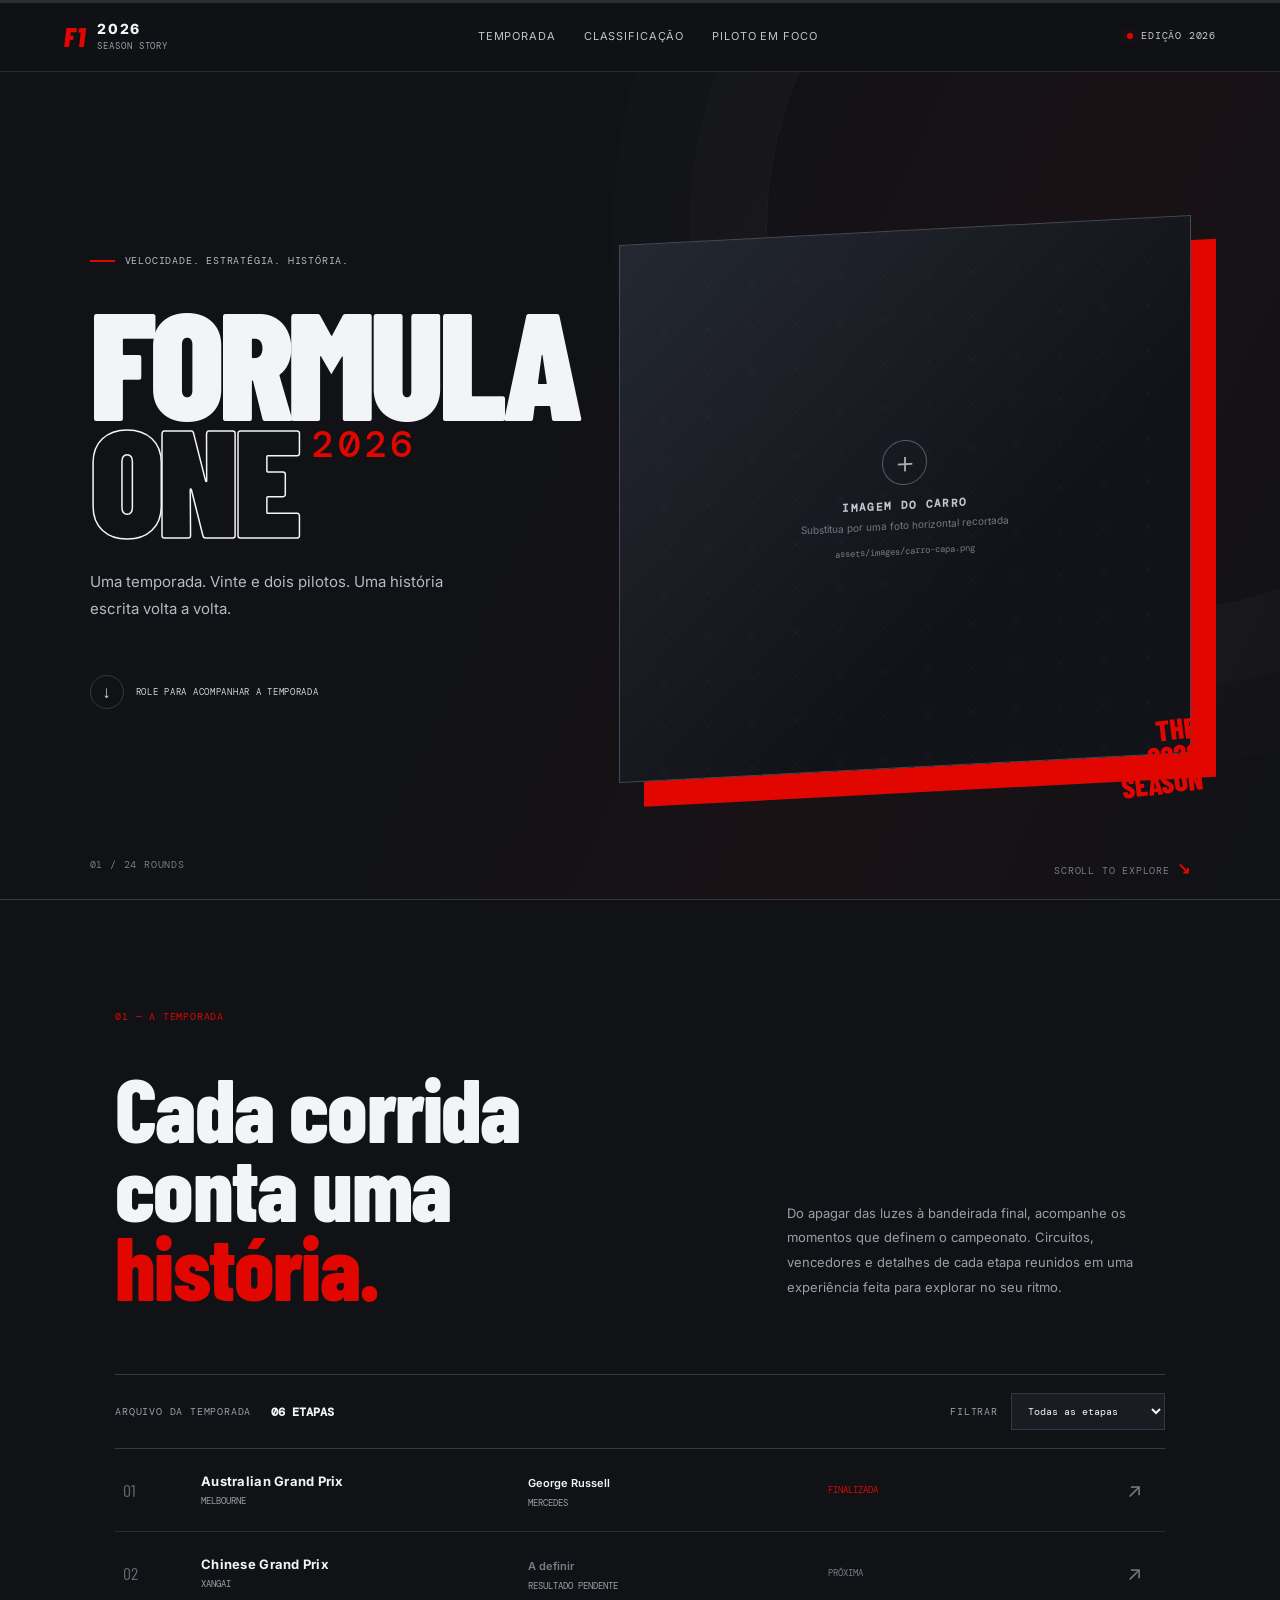
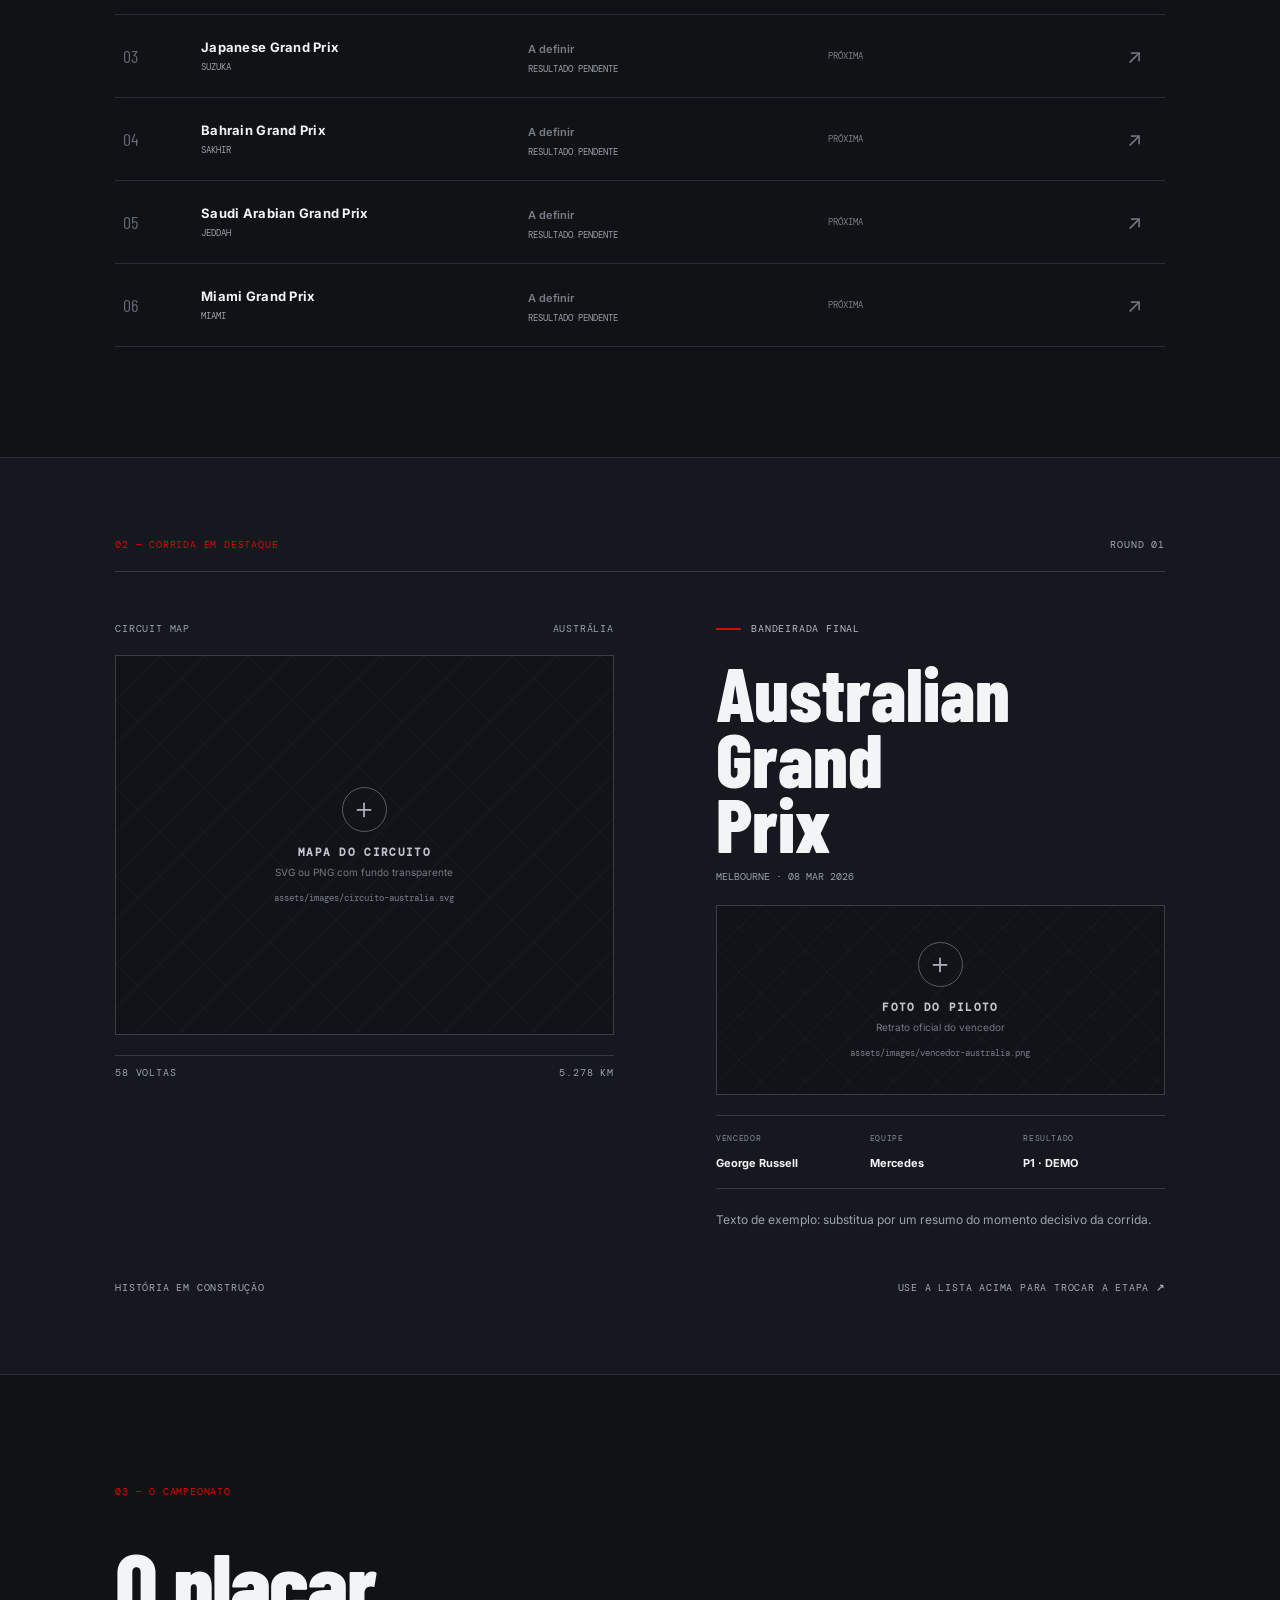
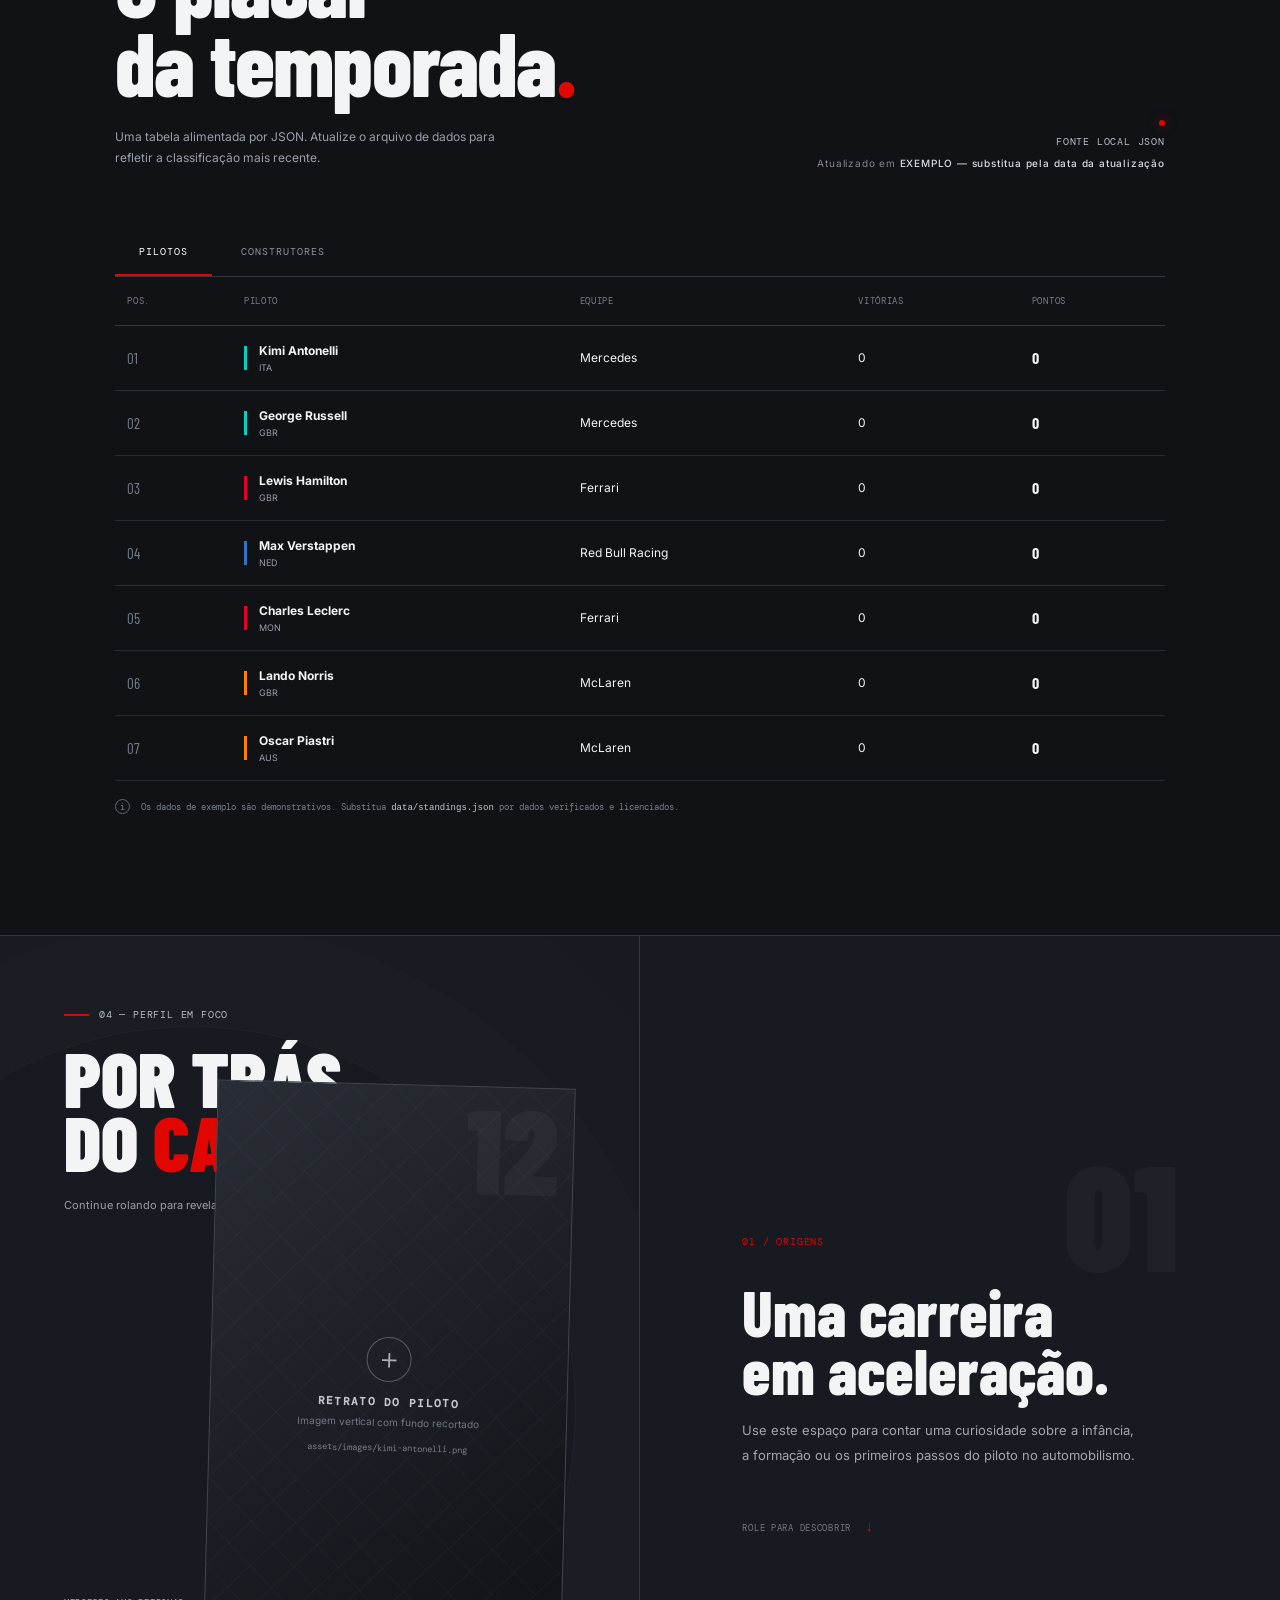
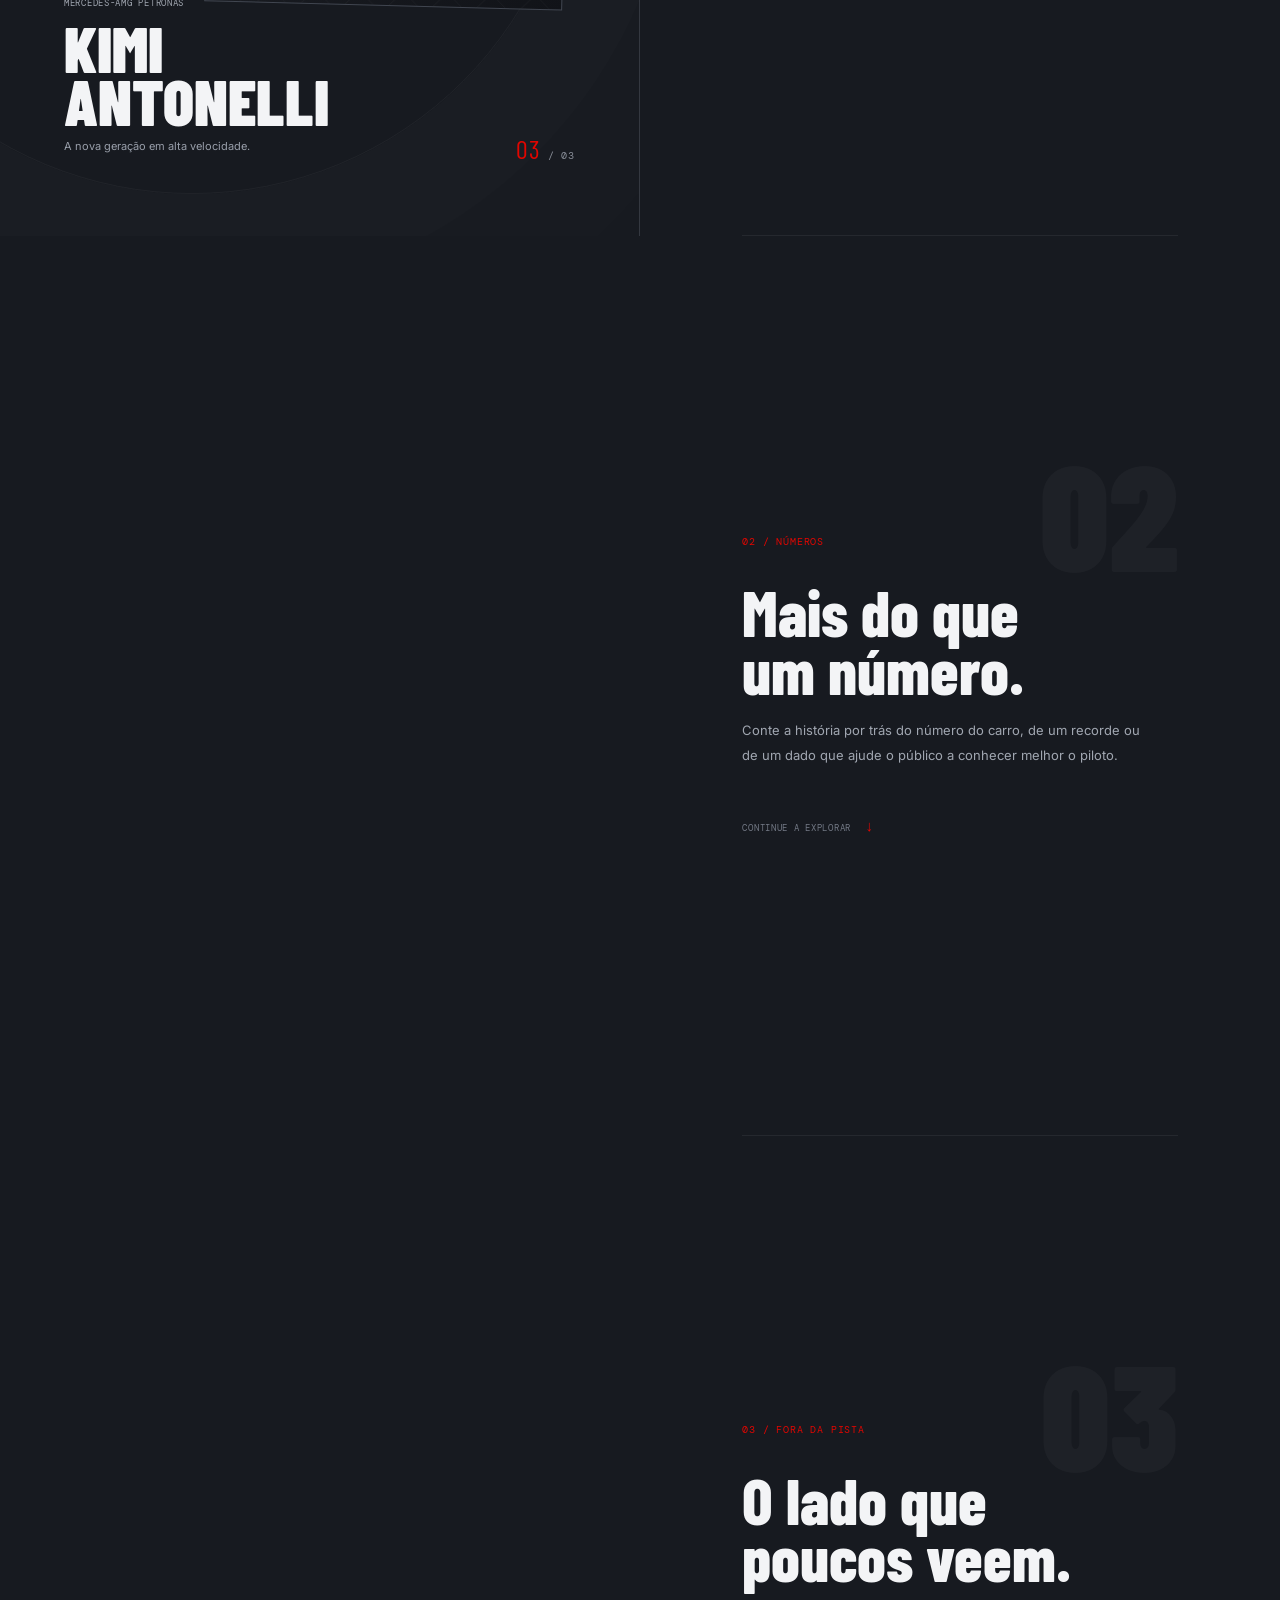
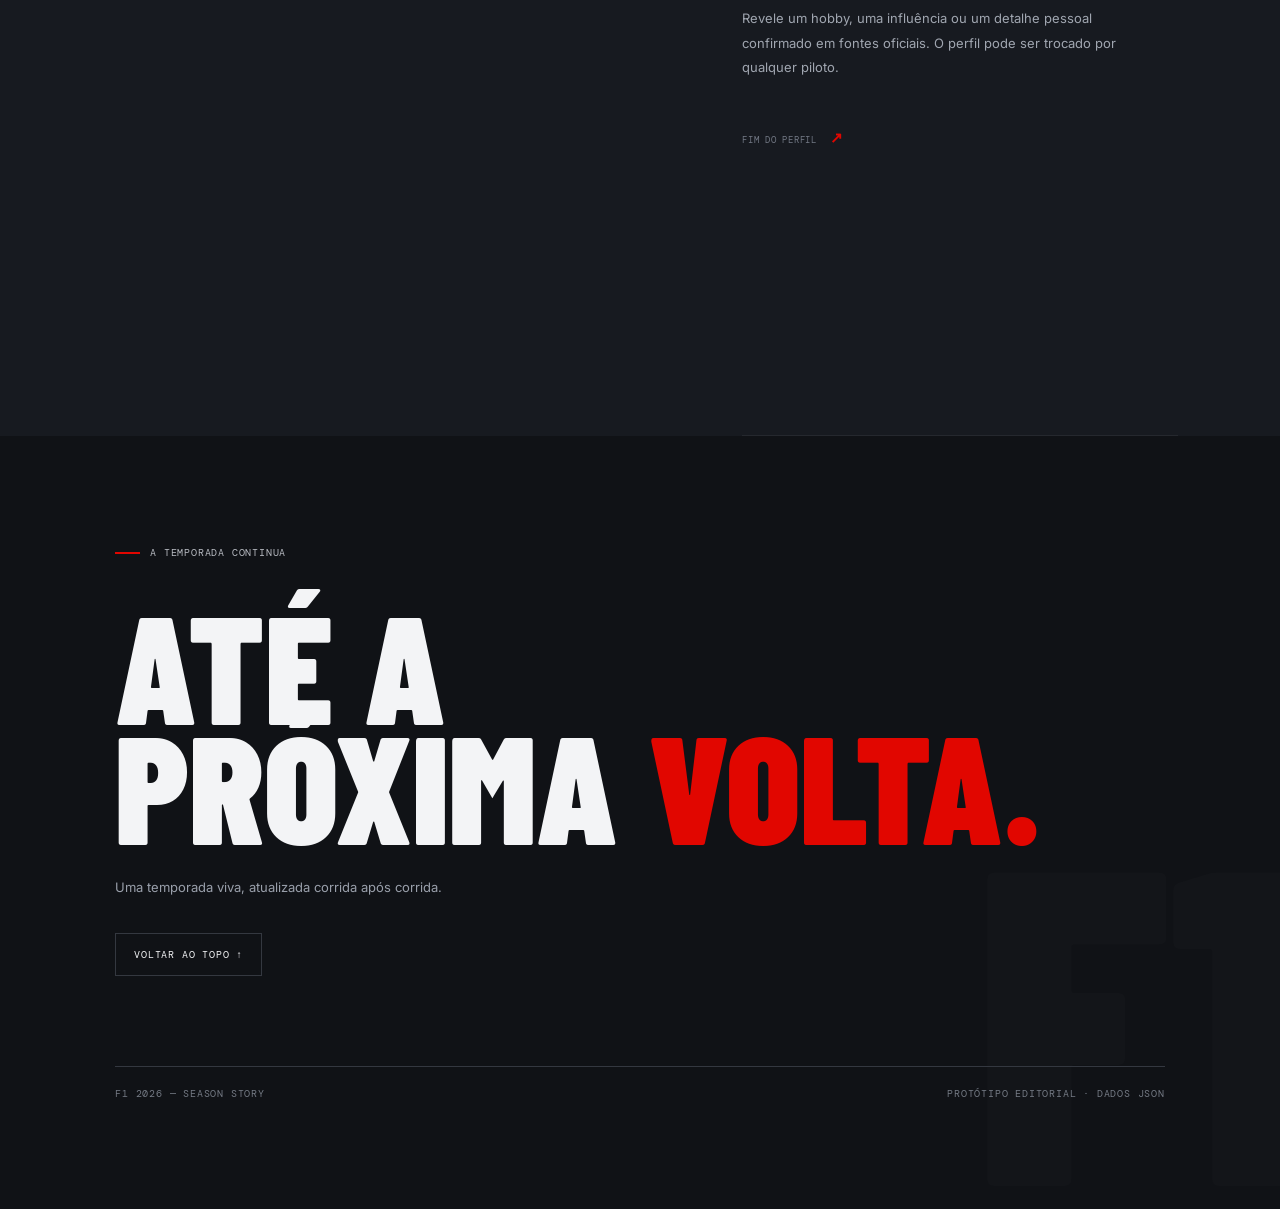
==== index.html @ 59d83522 "Add files via upload" ====
<!DOCTYPE html>
<html lang="pt-BR">
<head>
  <meta charset="UTF-8">
  <meta name="viewport" content="width=device-width, initial-scale=1.0">
  <meta name="theme-color" content="#101216">
  <title>F1 2026 — A temporada em movimento</title>
  <link rel="stylesheet" href="styles.css">
</head>
<body>
  <div class="progress-track"><span id="reading-progress"></span></div>
  <header class="topbar">
    <a class="brand" href="#inicio" aria-label="F1 2026 início"><span class="brand-mark">F1</span><span>2026 <i>SEASON STORY</i></span></a>
    <nav>
      <a href="#temporada">Temporada</a>
      <a href="#classificacao">Classificação</a>
      <a href="#piloto">Piloto em foco</a>
    </nav>
    <span class="live-label"><span></span> EDIÇÃO 2026</span>
  </header>

  <main>
    <section class="hero" id="inicio">
      <div class="hero-noise"></div>
      <div class="hero-copy">
        <p class="eyebrow"><span class="eyebrow-line"></span> VELOCIDADE. ESTRATÉGIA. HISTÓRIA.</p>
        <h1>FORMULA<br><span>ONE</span><em>2026</em></h1>
        <p class="hero-description">Uma temporada. Vinte e dois pilotos. Uma história escrita volta a volta.</p>
        <a class="scroll-cue" href="#temporada"><span class="scroll-icon">↓</span> ROLE PARA ACOMPANHAR A TEMPORADA</a>
      </div>
      <div class="hero-visual">
        <div class="hero-image-placeholder image-placeholder" data-image="carro-capa">
          <span class="placeholder-icon">＋</span>
          <strong>IMAGEM DO CARRO</strong>
          <small>Substitua por uma foto horizontal recortada</small>
          <code>assets/images/carro-capa.png</code>
        </div>
        <div class="hero-stamp">THE<br>2026<br>SEASON</div>
      </div>
      <div class="hero-footer"><span>01 / 24 ROUNDS</span><span>SCROLL TO EXPLORE <b>↘</b></span></div>
    </section>

    <section class="section intro-section" id="temporada">
      <div class="section-kicker">01 — A TEMPORADA</div>
      <div class="intro-grid">
        <h2>Cada corrida<br>conta uma <span>história.</span></h2>
        <p>Do apagar das luzes à bandeirada final, acompanhe os momentos que definem o campeonato. Circuitos, vencedores e detalhes de cada etapa reunidos em uma experiência feita para explorar no seu ritmo.</p>
      </div>
      <div class="race-toolbar">
        <div><span class="tiny-label">ARQUIVO DA TEMPORADA</span><strong id="race-count">24 ETAPAS</strong></div>
        <label class="filter-label" for="race-filter">FILTRAR <select id="race-filter"><option value="all">Todas as etapas</option><option value="completed">Com resultado</option><option value="upcoming">Próximas etapas</option></select></label>
      </div>
      <div id="race-list" class="race-list" aria-live="polite"></div>
    </section>

    <section class="race-feature section" id="corrida-destaque">
      <div class="feature-topline"><span>02 — CORRIDA EM DESTAQUE</span><span id="feature-round">ROUND 01</span></div>
      <div class="feature-grid">
        <div class="track-panel">
          <div class="track-label"><span>CIRCUIT MAP</span><span id="feature-country">AUSTRÁLIA</span></div>
          <div class="track-placeholder image-placeholder" data-image="mapa-circuito">
            <span class="placeholder-icon">＋</span><strong>MAPA DO CIRCUITO</strong>
            <small>SVG ou PNG com fundo transparente</small><code>assets/images/circuito-australia.svg</code>
          </div>
          <div class="track-meta"><span id="feature-laps">58 VOLTAS</span><span id="feature-length">5.278 KM</span></div>
        </div>
        <div class="winner-panel">
          <p class="eyebrow"><span class="eyebrow-line"></span> BANDEIRADA FINAL</p>
          <h2 id="feature-race-name">AUSTRALIAN<br>GRAND PRIX</h2>
          <p class="feature-date" id="feature-date">MELBOURNE · 08 MAR 2026</p>
          <div class="winner-photo image-placeholder" data-image="foto-vencedor">
            <span class="placeholder-icon">＋</span><strong>FOTO DO PILOTO</strong><small>Retrato oficial do vencedor</small><code>assets/images/vencedor.png</code>
          </div>
          <div class="winner-details"><div><span>VENCEDOR</span><strong id="feature-winner">George Russell</strong></div><div><span>EQUIPE</span><strong id="feature-team">Mercedes</strong></div><div><span>RESULTADO</span><strong id="feature-result">P1 · 25 PTS</strong></div></div>
          <p class="feature-note" id="feature-note">Adicione aqui o momento decisivo da corrida e o que ele representou para o campeonato.</p>
        </div>
      </div>
      <div class="feature-bottom"><span>HISTÓRIA EM CONSTRUÇÃO</span><span>USE A LISTA ACIMA PARA TROCAR A ETAPA <b>↗</b></span></div>
    </section>

    <section class="section standings-section" id="classificacao">
      <div class="section-kicker">03 — O CAMPEONATO</div>
      <div class="standings-heading"><div><h2>O placar<br>da temporada<span>.</span></h2><p>Uma tabela alimentada por JSON. Atualize o arquivo de dados para refletir a classificação mais recente.</p></div><div class="update-block"><span class="status-dot"></span><span>FONTE LOCAL JSON</span><small>Atualizado em <b id="updated-at">—</b></small></div></div>
      <div class="standings-tabs" role="tablist"><button class="tab active" data-tab="drivers" role="tab" aria-selected="true">PILOTOS</button><button class="tab" data-tab="teams" role="tab" aria-selected="false">CONSTRUTORES</button></div>
      <div class="table-wrap"><table><thead id="standings-head"></thead><tbody id="standings-body"></tbody></table></div>
      <p class="data-note"><span>i</span> Os dados de exemplo são demonstrativos. Substitua <code>data/standings.json</code> por dados verificados e licenciados.</p>
    </section>

    <section class="driver-section" id="piloto">
      <div class="driver-sticky">
        <div class="driver-backdrop"></div>
        <div class="driver-title"><p class="eyebrow"><span class="eyebrow-line"></span> 04 — PERFIL EM FOCO</p><h2>POR TRÁS<br>DO <span>CAPACETE.</span></h2><p class="driver-hint">Continue rolando para revelar curiosidades.</p></div>
        <div class="driver-portrait image-placeholder" id="driver-portrait" data-image="retrato-piloto">
          <span class="portrait-number">12</span><span class="placeholder-icon">＋</span><strong>RETRATO DO PILOTO</strong><small>Imagem vertical com fundo recortado</small><code>assets/images/kimi-antonelli.png</code>
        </div>
        <div class="driver-name"><span id="driver-team">MERCEDES-AMG PETRONAS</span><h3 id="driver-name">KIMI<br>ANTONELLI</h3><p id="driver-tagline">A nova geração em alta velocidade.</p></div>
        <div class="driver-counter"><b id="fact-current">01</b><span> / 03</span></div>
      </div>
      <div class="driver-stories" id="driver-stories">
        <article class="fact-card active" data-fact="0"><span class="fact-index">01 / ORIGENS</span><div class="fact-card-mark">01</div><h3>Uma carreira<br>em aceleração.</h3><p>Use este espaço para contar uma curiosidade sobre a infância, a formação ou os primeiros passos do piloto no automobilismo.</p><span class="fact-instruction">ROLE PARA DESCOBRIR <b>↓</b></span></article>
        <article class="fact-card" data-fact="1"><span class="fact-index">02 / NÚMEROS</span><div class="fact-card-mark">02</div><h3>Mais do que<br>um número.</h3><p>Conte a história por trás do número do carro, de um recorde ou de um dado que ajude o público a conhecer melhor o piloto.</p><span class="fact-instruction">CONTINUE A EXPLORAR <b>↓</b></span></article>
        <article class="fact-card" data-fact="2"><span class="fact-index">03 / FORA DA PISTA</span><div class="fact-card-mark">03</div><h3>O lado que<br>poucos veem.</h3><p>Revele um hobby, uma influência ou um detalhe pessoal confirmado em fontes oficiais. O perfil pode ser trocado por qualquer piloto.</p><span class="fact-instruction">FIM DO PERFIL <b>↗</b></span></article>
      </div>
    </section>

    <section class="closing section">
      <p class="eyebrow"><span class="eyebrow-line"></span> A TEMPORADA CONTINUA</p>
      <h2>ATÉ A<br>PRÓXIMA <span>VOLTA.</span></h2>
      <p>Uma temporada viva, atualizada corrida após corrida.</p>
      <a href="#inicio" class="back-top">VOLTAR AO TOPO ↑</a>
      <footer><span>F1 2026 — SEASON STORY</span><span>PROTÓTIPO EDITORIAL · DADOS JSON</span></footer>
    </section>
  </main>
  <script src="app.js"></script>
</body>
</html>
---- styles.css ----
@import url('https://fonts.googleapis.com/css2?family=Barlow+Condensed:wght@500;600;700;800;900&family=DM+Mono:wght@400;500&family=Inter:wght@400;500;600;700;800&display=swap');
:root{--bg:#101216;--panel:#191c22;--panel2:#20242b;--line:#343840;--text:#f3f4f6;--muted:#999faa;--red:#e10600;--mono:'DM Mono',monospace;--display:'Barlow Condensed',Impact,sans-serif;--body:Inter,Arial,sans-serif}
*{box-sizing:border-box}html{scroll-behavior:smooth;scroll-padding-top:76px}body{margin:0;background:var(--bg);color:var(--text);font-family:var(--body);overflow-x:hidden}a{color:inherit;text-decoration:none}button,select{font:inherit}.progress-track{height:3px;position:fixed;z-index:100;top:0;left:0;width:100%;background:#2b2e34}.progress-track span{display:block;height:100%;width:0;background:var(--red)}
.topbar{height:72px;display:flex;align-items:center;justify-content:space-between;padding:0 5vw;border-bottom:1px solid #292c32;background:rgba(16,18,22,.92);position:sticky;top:0;z-index:50;backdrop-filter:blur(16px)}.brand{display:flex;align-items:center;gap:11px;font-weight:800;font-size:14px;letter-spacing:.12em}.brand-mark{font:900 27px var(--display);color:var(--red);font-style:italic}.brand i{display:block;font:9px var(--mono);color:var(--muted);letter-spacing:.1em;margin-top:3px}.topbar nav{display:flex;gap:28px;font-size:11px;text-transform:uppercase;letter-spacing:.08em;color:#c1c4ca}.topbar nav a:hover{color:white}.live-label,.eyebrow,.section-kicker,.feature-topline,.track-label,.track-meta,.feature-bottom,.tiny-label,.filter-label,.winner-details span,.update-block,.standings-tabs,.data-note,.fact-index,.fact-instruction,.driver-name>span,.driver-counter,.back-top,footer,.hero-footer{font:10px var(--mono);letter-spacing:.08em}.live-label{color:#c8cbd1;display:flex;align-items:center;gap:8px}.live-label span,.status-dot{width:6px;height:6px;border-radius:50%;background:var(--red);display:inline-block;box-shadow:0 0 12px #e1060088}
.hero{min-height:calc(100vh - 72px);position:relative;display:grid;grid-template-columns:1fr 1.08fr;padding:9vh 7vw 54px;overflow:hidden;border-bottom:1px solid var(--line)}.hero:before{content:"";position:absolute;width:60vw;height:60vw;right:-20vw;top:-18vw;border:1px solid #ffffff0c;border-radius:50%;box-shadow:0 0 0 6vw #ffffff03,0 0 0 12vw #ffffff02}.hero-noise{position:absolute;inset:0;pointer-events:none;background:linear-gradient(115deg,transparent 40%,#e106000b 70%,transparent)}.hero-copy{z-index:1;align-self:center;padding-bottom:35px}.eyebrow{color:#b8bbc2;display:flex;align-items:center;gap:10px}.eyebrow-line{display:inline-block;width:25px;height:2px;background:var(--red)}h1,h2,h3,p{margin-top:0}.hero h1{font:900 clamp(82px,12vw,180px)/.76 var(--display);letter-spacing:-.035em;margin:35px 0 32px;position:relative}.hero h1 span{color:transparent;-webkit-text-stroke:1.5px #f5f5f5}.hero h1 em{font:500 clamp(24px,3vw,42px) var(--mono);font-style:normal;color:var(--red);vertical-align:top;letter-spacing:.08em;margin-left:15px}.hero-description{max-width:360px;font-size:15px;line-height:1.8;color:#b6bac3}.scroll-cue{display:inline-flex;align-items:center;gap:12px;margin-top:38px;font:9px var(--mono);letter-spacing:.08em;color:#d2d4d9}.scroll-icon{display:grid;place-items:center;width:34px;height:34px;border:1px solid var(--line);border-radius:50%;font-size:17px}.hero-visual{align-self:center;position:relative;min-width:0}.hero-image-placeholder{height:clamp(280px,42vw,550px);border:1px solid #454952;background:linear-gradient(135deg,#242831,#111318 65%);transform:skewY(-3deg);box-shadow:25px 25px 0 #e10600;position:relative}.hero-stamp{position:absolute;right:-10px;bottom:-28px;font:800 29px/.9 var(--display);color:var(--red);text-align:right;transform:rotate(-7deg)}.hero-footer{position:absolute;left:7vw;right:7vw;bottom:20px;display:flex;justify-content:space-between;color:#777d87}.hero-footer b{color:var(--red);font-size:16px}
.image-placeholder{display:flex;flex-direction:column;align-items:center;justify-content:center;text-align:center;color:#737985;position:relative;overflow:hidden}.image-placeholder:before{content:"";position:absolute;inset:0;background:linear-gradient(135deg,transparent 49.8%,#ffffff0a 50%,transparent 50.2%),linear-gradient(45deg,transparent 49.8%,#ffffff08 50%,transparent 50.2%);background-size:44px 44px;pointer-events:none}.image-placeholder>*{position:relative}.placeholder-icon{font:28px var(--body);border:1px solid #565c66;border-radius:50%;width:45px;height:45px;display:grid;place-items:center;margin-bottom:13px;color:#a8adb6}.image-placeholder strong{font:700 11px var(--mono);letter-spacing:.12em;color:#c1c5cd}.image-placeholder small{font-size:10px;margin-top:7px}.image-placeholder code{font:9px var(--mono);margin-top:14px;color:#777e89}
.section{padding:110px 9vw}.section-kicker{color:var(--red);margin-bottom:45px}.intro-grid{display:grid;grid-template-columns:1fr .65fr;gap:7vw;align-items:end}.intro-grid h2,.standings-heading h2{font:800 clamp(50px,7vw,100px)/.88 var(--display);letter-spacing:-.02em;margin:0}.intro-grid h2 span,.standings-heading h2 span,.closing h2 span{color:var(--red)}.intro-grid p{max-width:420px;font-size:13px;line-height:1.9;color:var(--muted);margin:0 0 5px}.race-toolbar{margin-top:70px;padding:18px 0;border-top:1px solid var(--line);border-bottom:1px solid var(--line);display:flex;align-items:center;justify-content:space-between}.race-toolbar>div{display:flex;align-items:center;gap:20px}.tiny-label{color:var(--muted)}.race-toolbar strong{font:600 12px var(--mono)}.filter-label{color:var(--muted);display:flex;gap:13px;align-items:center}.filter-label select{background:var(--panel);border:1px solid var(--line);color:var(--text);padding:10px 30px 10px 12px;font:10px var(--mono);border-radius:0}.race-list{margin-top:0}.race-row{display:grid;grid-template-columns:60px 1.1fr 1fr 1fr 30px;gap:18px;align-items:center;padding:22px 8px;border-bottom:1px solid #292c32;transition:background .2s;cursor:pointer}.race-row:hover,.race-row.selected{background:#ffffff06}.race-row.selected{border-left:2px solid var(--red);padding-left:14px}.race-round{font:18px var(--display);color:#626873}.race-name strong{display:block;font-size:13px;letter-spacing:.02em}.race-name small,.race-winner small{display:block;font:9px var(--mono);color:var(--muted);margin-top:6px;text-transform:uppercase}.race-winner strong,.race-date{font-size:11px}.race-winner strong{font-weight:600}.race-status{font:9px var(--mono);color:var(--red);text-transform:uppercase}.race-arrow{font-size:20px;color:#747a84}.race-row.upcoming .race-winner{color:#777d87}.race-row.upcoming .race-status{color:#777d87}
.race-feature{padding-top:80px;padding-bottom:80px;background:#15181e;border-top:1px solid #2b2f37;border-bottom:1px solid #2b2f37}.feature-topline,.feature-bottom{display:flex;justify-content:space-between;color:#a4a9b2;padding-bottom:20px;border-bottom:1px solid var(--line)}.feature-topline span:first-child{color:var(--red)}.feature-grid{display:grid;grid-template-columns:1fr .9fr;gap:8vw;padding:50px 0}.track-panel{align-self:start}.track-label,.track-meta{display:flex;justify-content:space-between;color:#9da3ad}.track-placeholder{min-height:380px;margin:20px 0;border:1px solid #383d46;background:#111318}.track-meta{padding-top:10px;border-top:1px solid var(--line)}.winner-panel .eyebrow{margin-bottom:24px}.winner-panel h2{font:800 clamp(48px,6vw,82px)/.85 var(--display);margin:0 0 15px}.feature-date{font:10px var(--mono);color:var(--muted);margin-bottom:22px}.winner-photo{height:190px;border:1px solid #393e47;background:#111318;margin-bottom:20px}.winner-details{display:grid;grid-template-columns:1fr 1fr 1fr;gap:12px;padding:17px 0;border-top:1px solid var(--line);border-bottom:1px solid var(--line)}.winner-details span{display:block;color:#858b96;font-size:8px;margin-bottom:8px}.winner-details strong{font-size:11px}.feature-note{font-size:12px;line-height:1.8;color:#9da3ad;margin:20px 0 0;max-width:450px}.feature-bottom{border:0;padding:0}
.standings-section{background:#101216}.standings-heading{display:flex;justify-content:space-between;gap:30px;align-items:end}.standings-heading p{max-width:420px;font-size:12px;line-height:1.8;color:var(--muted);margin:25px 0 0}.update-block{display:flex;flex-direction:column;align-items:flex-end;gap:9px;color:#b9bec7;white-space:nowrap}.update-block small{font:10px var(--body);color:#818792}.update-block small b{color:#d9dce2;font-weight:500}.standings-tabs{display:flex;gap:5px;margin-top:60px;border-bottom:1px solid var(--line)}.tab{padding:16px 24px;background:transparent;color:#8e949e;border:0;border-bottom:2px solid transparent;cursor:pointer;font:10px var(--mono);letter-spacing:.1em}.tab.active{color:white;border-bottom-color:var(--red)}.table-wrap{overflow-x:auto}table{width:100%;border-collapse:collapse;text-align:left;min-width:560px}thead th{padding:18px 12px;color:#777e89;font:9px var(--mono);letter-spacing:.08em;border-bottom:1px solid var(--line)}tbody td{padding:17px 12px;border-bottom:1px solid #292c32;font-size:12px}tbody tr:hover{background:#ffffff05}.position{color:#777e89;font:15px var(--display)}.competitor{display:flex;align-items:center;gap:12px;font-weight:700}.team-stripe{width:3px;height:24px;background:var(--team-color,var(--red));display:inline-block}.subtext{font-size:9px;color:var(--muted);display:block;margin-top:4px;font-weight:400}.points{font:700 16px var(--display)}.trend{font:10px var(--mono);color:#9ba1ab}.data-note{color:#777e89;letter-spacing:0;font-size:9px;margin-top:18px;line-height:1.7}.data-note span{border:1px solid #626873;border-radius:50%;display:inline-grid;place-items:center;width:15px;height:15px;margin-right:6px}.data-note code{color:#c5c9d0}
.driver-section{min-height:300vh;position:relative;display:grid;grid-template-columns:1fr 1fr;background:#171a20;border-top:1px solid var(--line)}.driver-sticky{height:100vh;position:sticky;top:0;overflow:hidden;padding:8vh 5vw;display:flex;flex-direction:column;justify-content:space-between;border-right:1px solid var(--line)}.driver-backdrop{position:absolute;width:60vw;height:60vw;left:-15vw;top:10vh;border:1px solid #ffffff0b;border-radius:50%;box-shadow:0 0 0 8vw #ffffff02,0 0 0 16vw #ffffff02}.driver-title,.driver-name,.driver-counter,.driver-portrait{position:relative}.driver-title h2{font:900 clamp(50px,6vw,88px)/.83 var(--display);margin:25px 0}.driver-title h2 span{color:var(--red)}.driver-hint{font-size:11px;color:var(--muted)}.driver-portrait{position:absolute;left:33%;top:17%;width:56%;height:58%;border:1px solid #414650;background:linear-gradient(145deg,#292d35,#111318);z-index:0}.portrait-number{position:absolute!important;right:14px;top:5px;font:900 120px/.9 var(--display);color:#ffffff0a}.driver-portrait .placeholder-icon{margin-top:100px}.driver-name{z-index:2;margin-top:auto}.driver-name>span{color:#a0a6b0;font-size:9px}.driver-name h3{font:900 clamp(40px,5vw,70px)/.82 var(--display);margin:12px 0}.driver-name p{font-size:11px;color:var(--muted)}.driver-counter{position:absolute;right:5vw;bottom:8vh;color:#8a909a}.driver-counter b{font:26px var(--display);color:var(--red)}.driver-stories{padding:0 8vw}.fact-card{height:100vh;min-height:580px;display:flex;flex-direction:column;justify-content:center;position:relative;border-bottom:1px solid #ffffff10;opacity:.32;transition:opacity .35s}.fact-card.active{opacity:1}.fact-index{color:var(--red)}.fact-card-mark{font:900 150px/.8 var(--display);color:#ffffff08;position:absolute;right:0;top:24%;pointer-events:none}.fact-card h3{font:800 clamp(45px,5vw,72px)/.9 var(--display);margin:35px 0 20px;position:relative}.fact-card p{font-size:13px;line-height:1.9;color:#a0a6b0;max-width:400px;position:relative}.fact-instruction{margin-top:35px;color:#737985;font-size:9px}.fact-instruction b{color:var(--red);font-size:15px;margin-left:8px}
.closing{min-height:80vh;display:flex;flex-direction:column;justify-content:center;align-items:flex-start;position:relative;overflow:hidden}.closing:after{content:"F1";position:absolute;right:-2vw;bottom:5vh;font:900 35vw/.7 var(--display);color:#ffffff04;pointer-events:none}.closing h2{font:900 clamp(70px,12vw,160px)/.78 var(--display);margin:35px 0}.closing>p:not(.eyebrow){font-size:13px;color:var(--muted)}.back-top{margin-top:25px;border:1px solid var(--line);padding:14px 18px}.closing footer{width:100%;display:flex;justify-content:space-between;border-top:1px solid var(--line);padding-top:20px;margin-top:90px;color:#747a84;position:relative;z-index:1}
@media(max-width:800px){.topbar{padding:0 5vw;height:62px}.topbar nav{display:none}.hero{grid-template-columns:1fr;padding:9vh 7vw 60px;gap:25px}.hero h1{font-size:clamp(80px,20vw,145px)}.hero-visual{width:90%;margin-left:auto}.hero-image-placeholder{height:270px}.hero-stamp{font-size:22px}.section{padding:75px 7vw}.intro-grid,.feature-grid{grid-template-columns:1fr;gap:30px}.intro-grid p{margin-top:15px}.race-row{grid-template-columns:35px 1fr auto 20px;gap:10px;padding:18px 4px}.race-date{display:none}.race-winner{display:none}.race-status{font-size:8px}.race-name strong{font-size:11px}.race-toolbar{align-items:flex-start;gap:15px;flex-direction:column}.track-placeholder{min-height:280px}.winner-details{gap:7px}.winner-details strong{font-size:10px}.standings-heading{align-items:flex-start;flex-direction:column}.update-block{align-items:flex-start}.driver-section{grid-template-columns:1fr;min-height:auto}.driver-sticky{height:100svh;min-height:640px;padding:7vh 7vw;position:sticky;z-index:2;background:#171a20ed;backdrop-filter:blur(4px)}.driver-portrait{left:38%;top:18%;width:55%;height:52%}.driver-title h2{font-size:58px}.driver-name h3{font-size:55px}.driver-stories{padding:0 7vw}.fact-card{height:80vh;min-height:500px;opacity:.55}.fact-card.active{opacity:1}.driver-counter{right:7vw;bottom:7vh}.closing footer{gap:20px;flex-direction:column}.feature-bottom{font-size:8px}.hero-footer{left:7vw;right:7vw}.live-label{font-size:8px}}
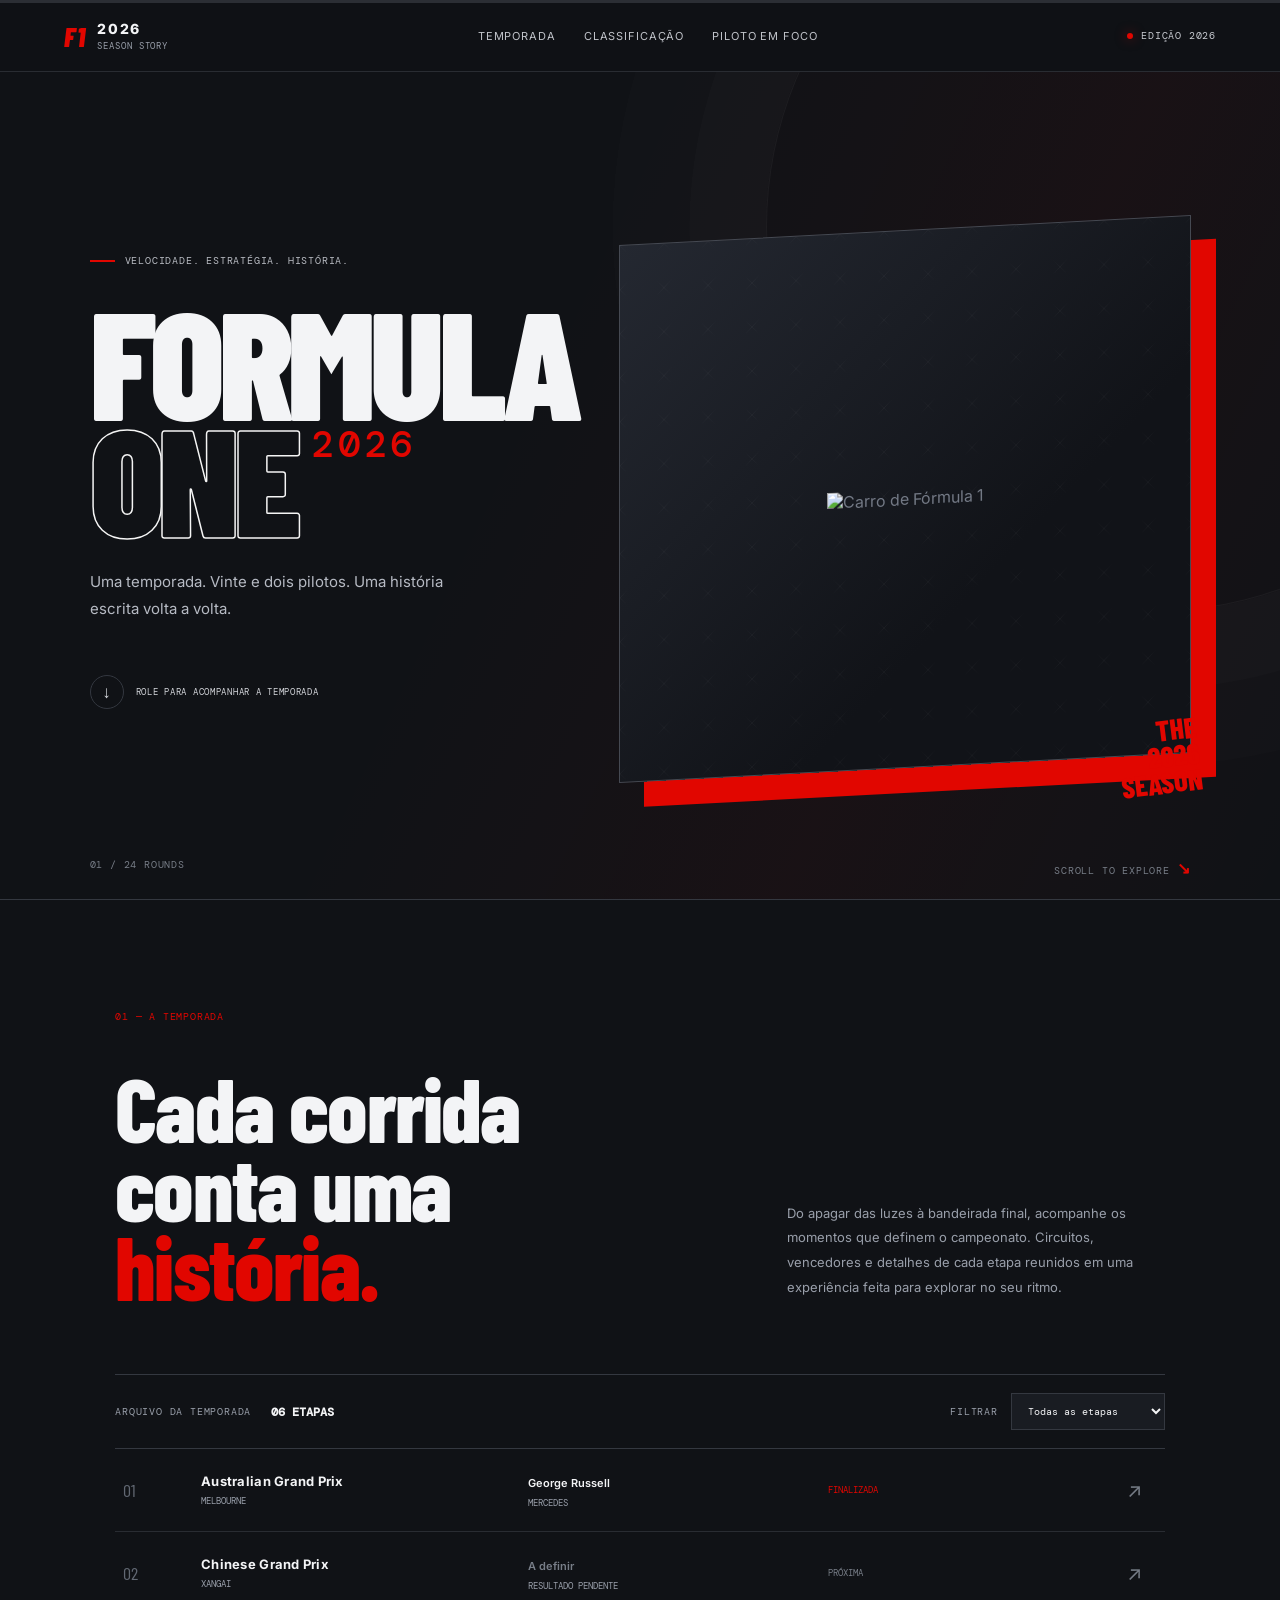
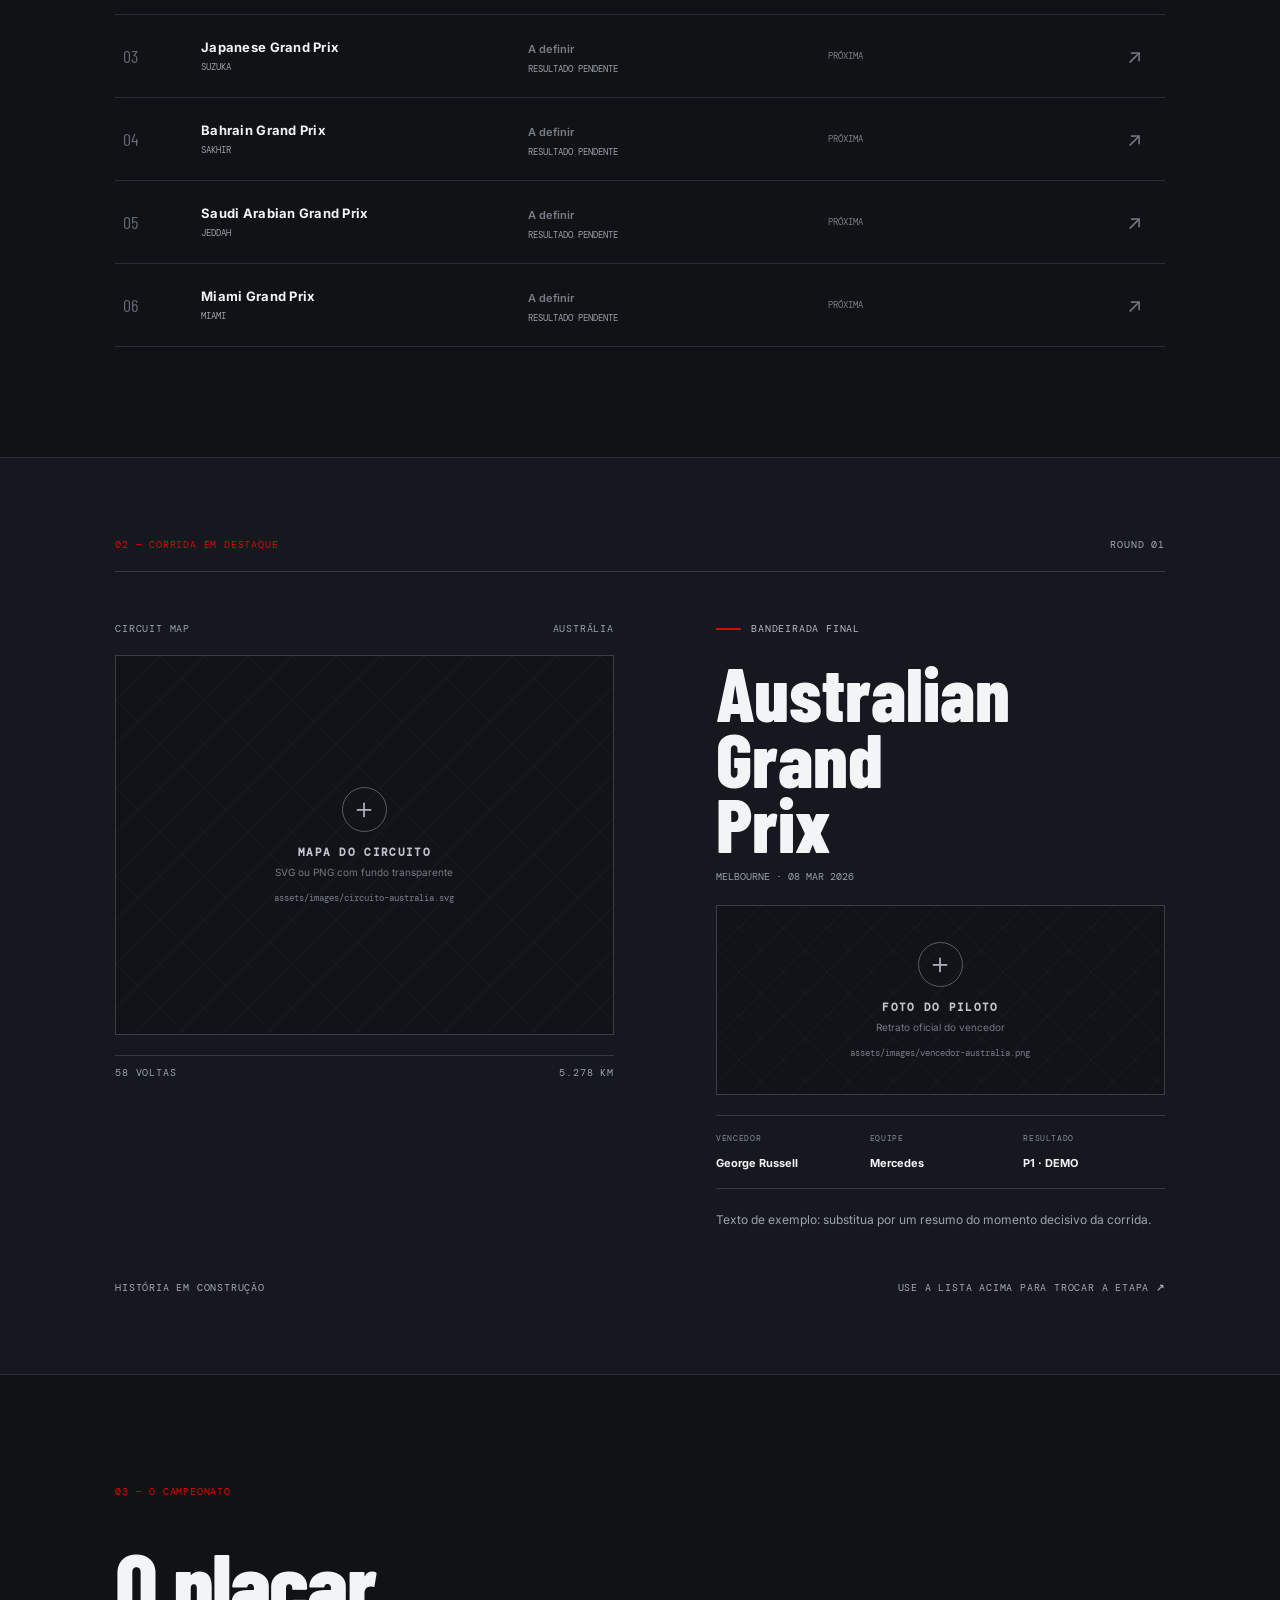
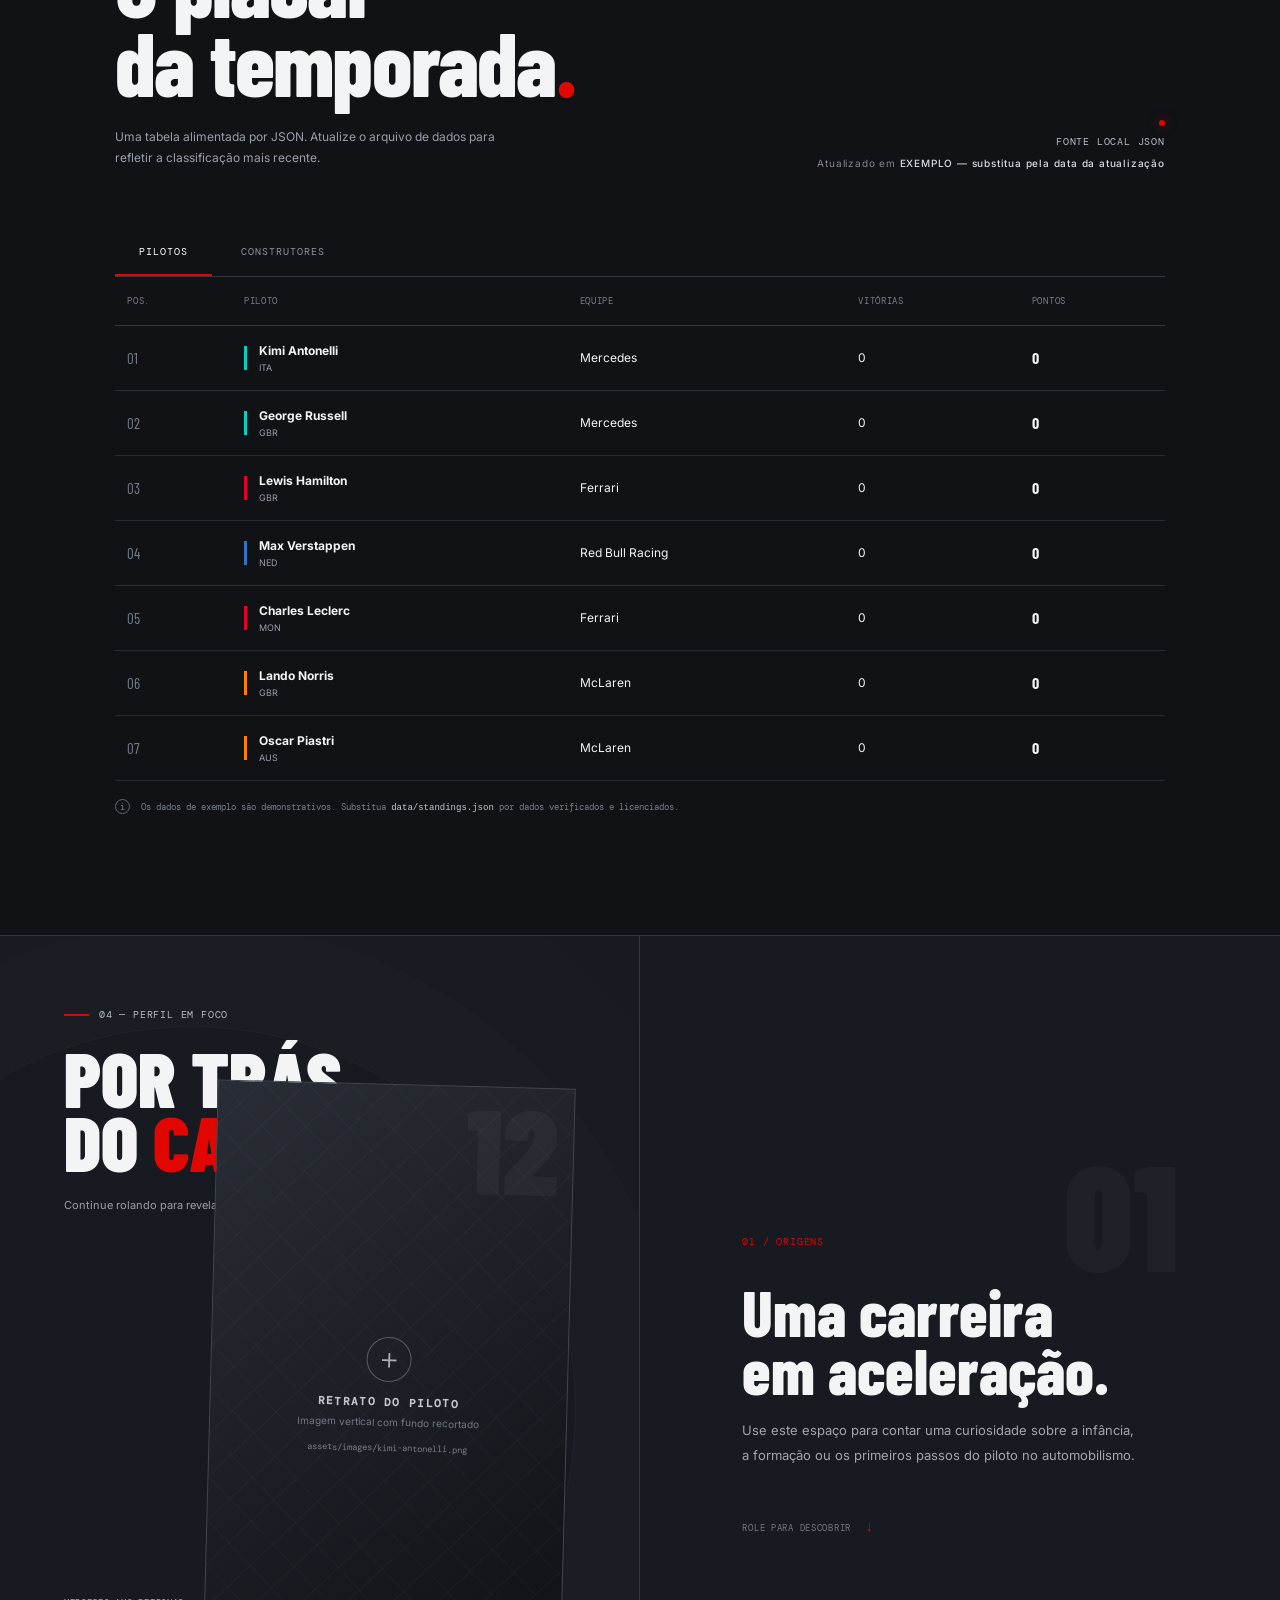
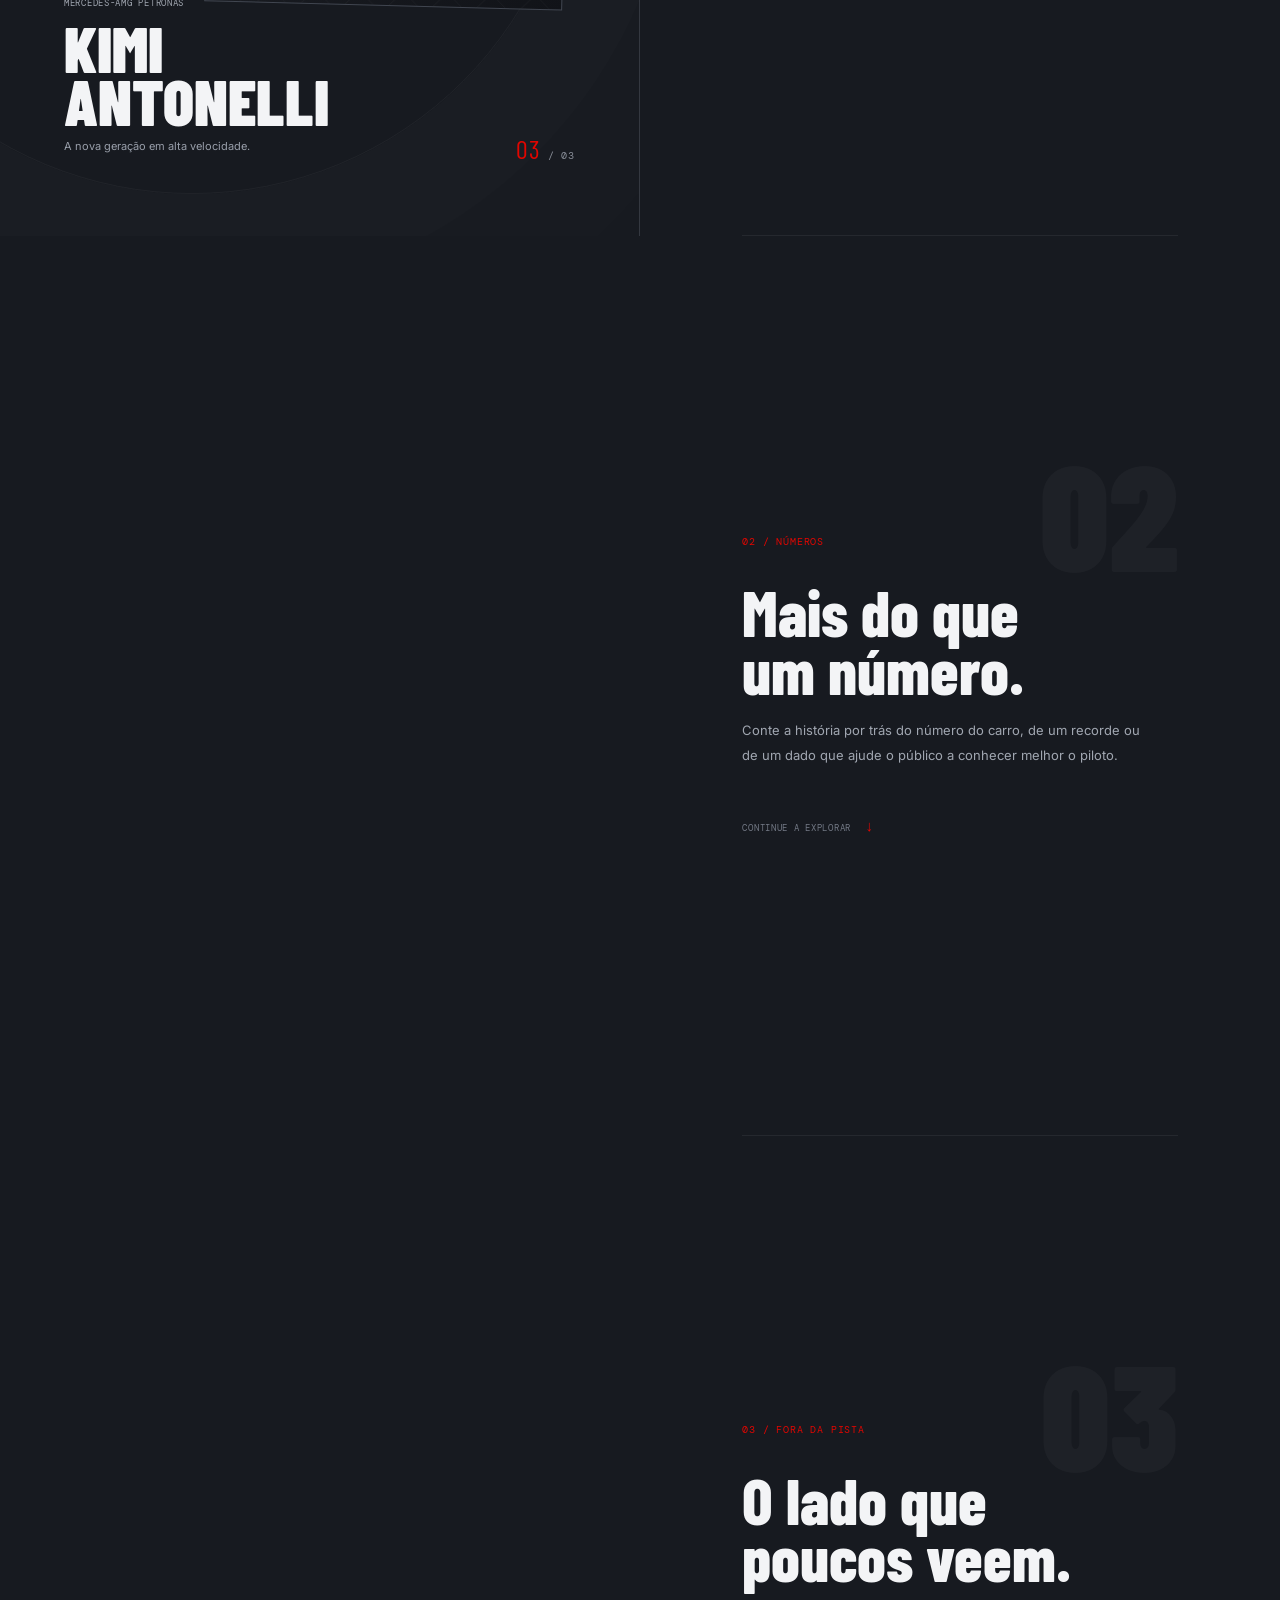
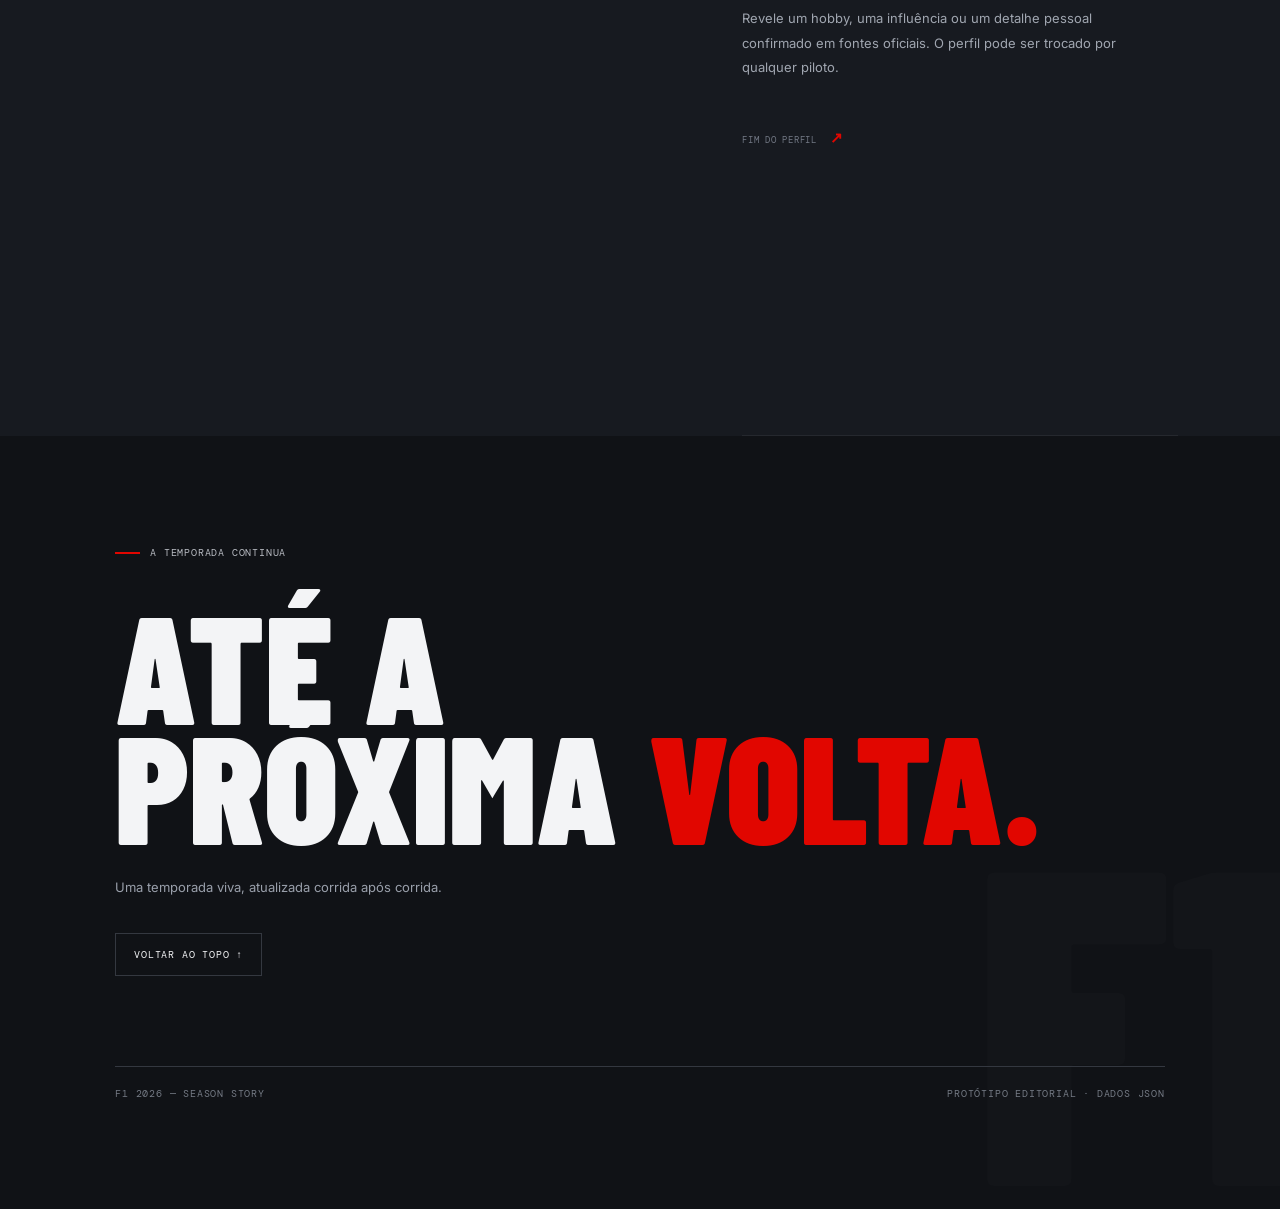
==== commit 6aed250b: "Replace placeholder with actual car image in hero section" ====
--- a/index.html
+++ b/index.html
@@ -29,11 +29,8 @@
         <a class="scroll-cue" href="#temporada"><span class="scroll-icon">↓</span> ROLE PARA ACOMPANHAR A TEMPORADA</a>
       </div>
       <div class="hero-visual">
-        <div class="hero-image-placeholder image-placeholder" data-image="carro-capa">
-          <span class="placeholder-icon">＋</span>
-          <strong>IMAGEM DO CARRO</strong>
-          <small>Substitua por uma foto horizontal recortada</small>
-          <code>assets/images/carro-capa.png</code>
+        <div class="hero-image-placeholder image-placeholder">
+          <img src="assets/images/carro-capa.png" alt="Carro de Fórmula 1">
         </div>
         <div class="hero-stamp">THE<br>2026<br>SEASON</div>
       </div>
@@ -113,4 +110,4 @@
   </main>
   <script src="app.js"></script>
 </body>
-</html>+</html>
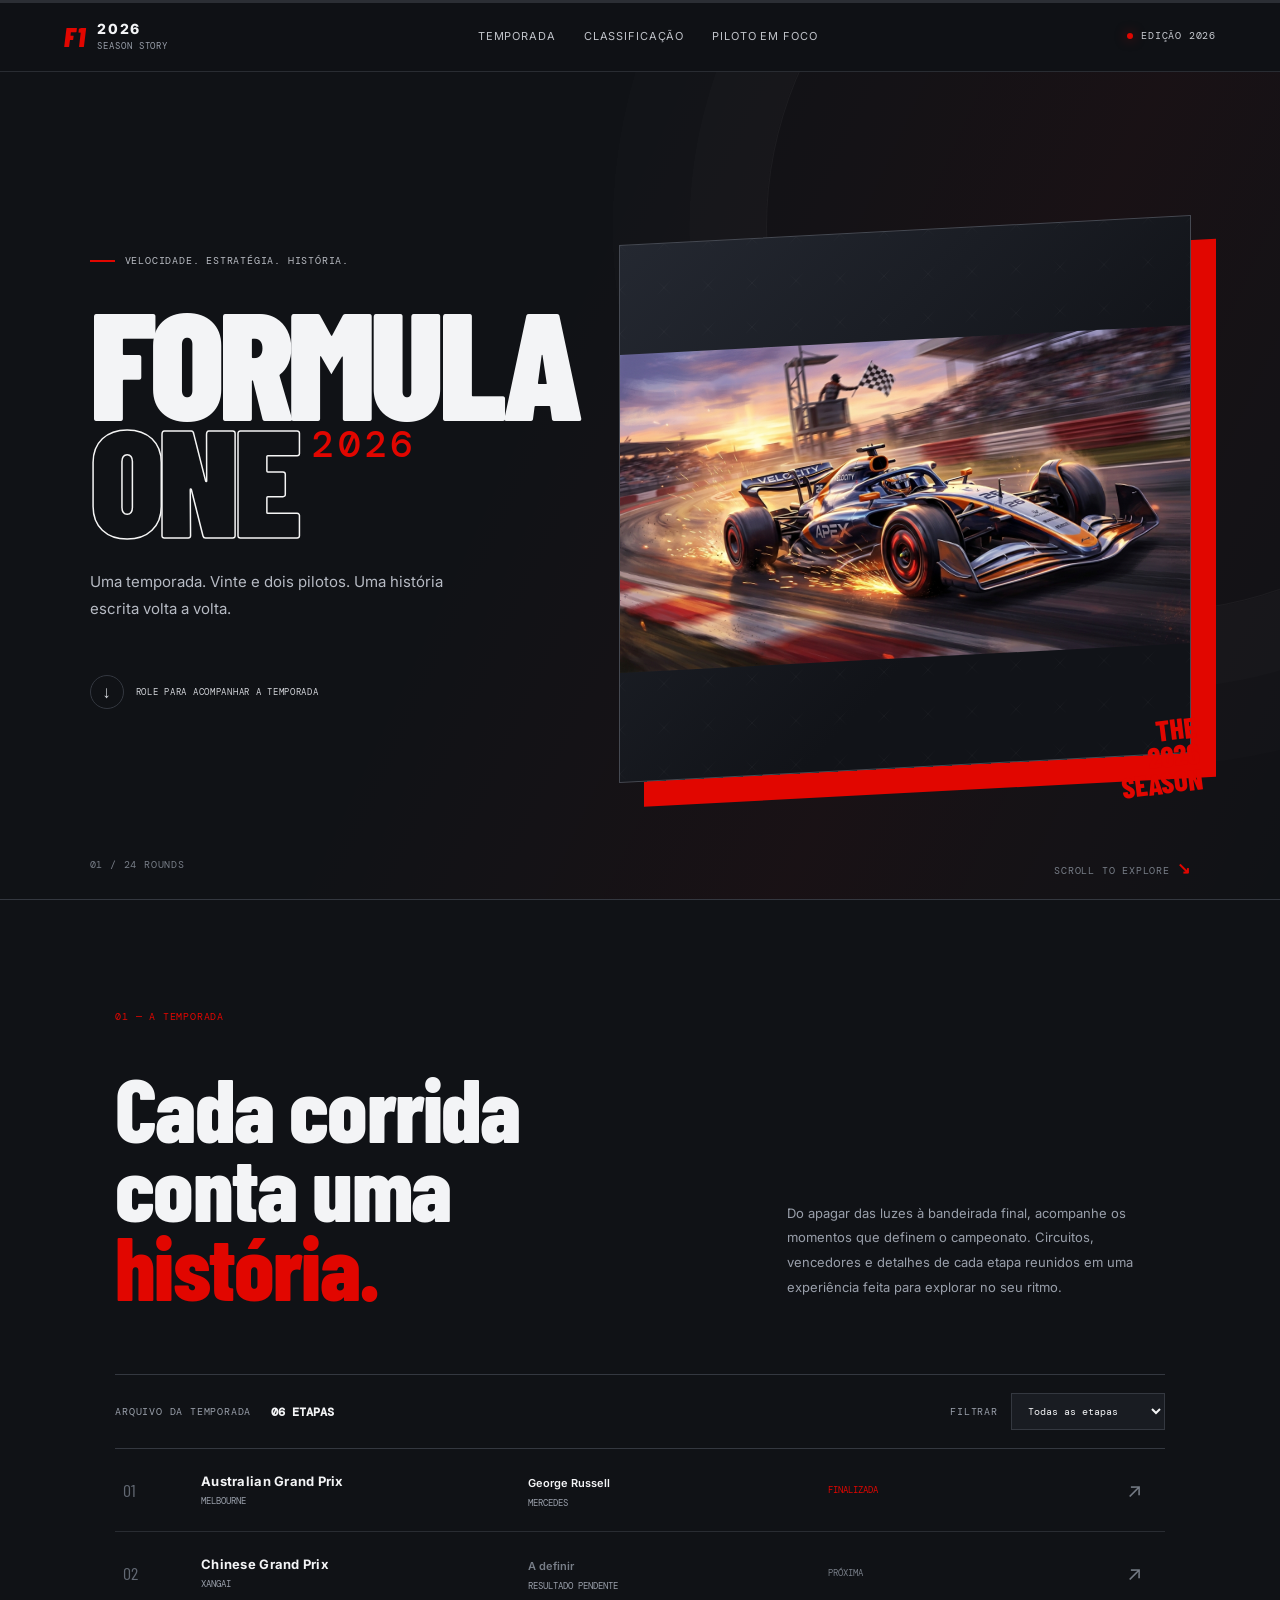
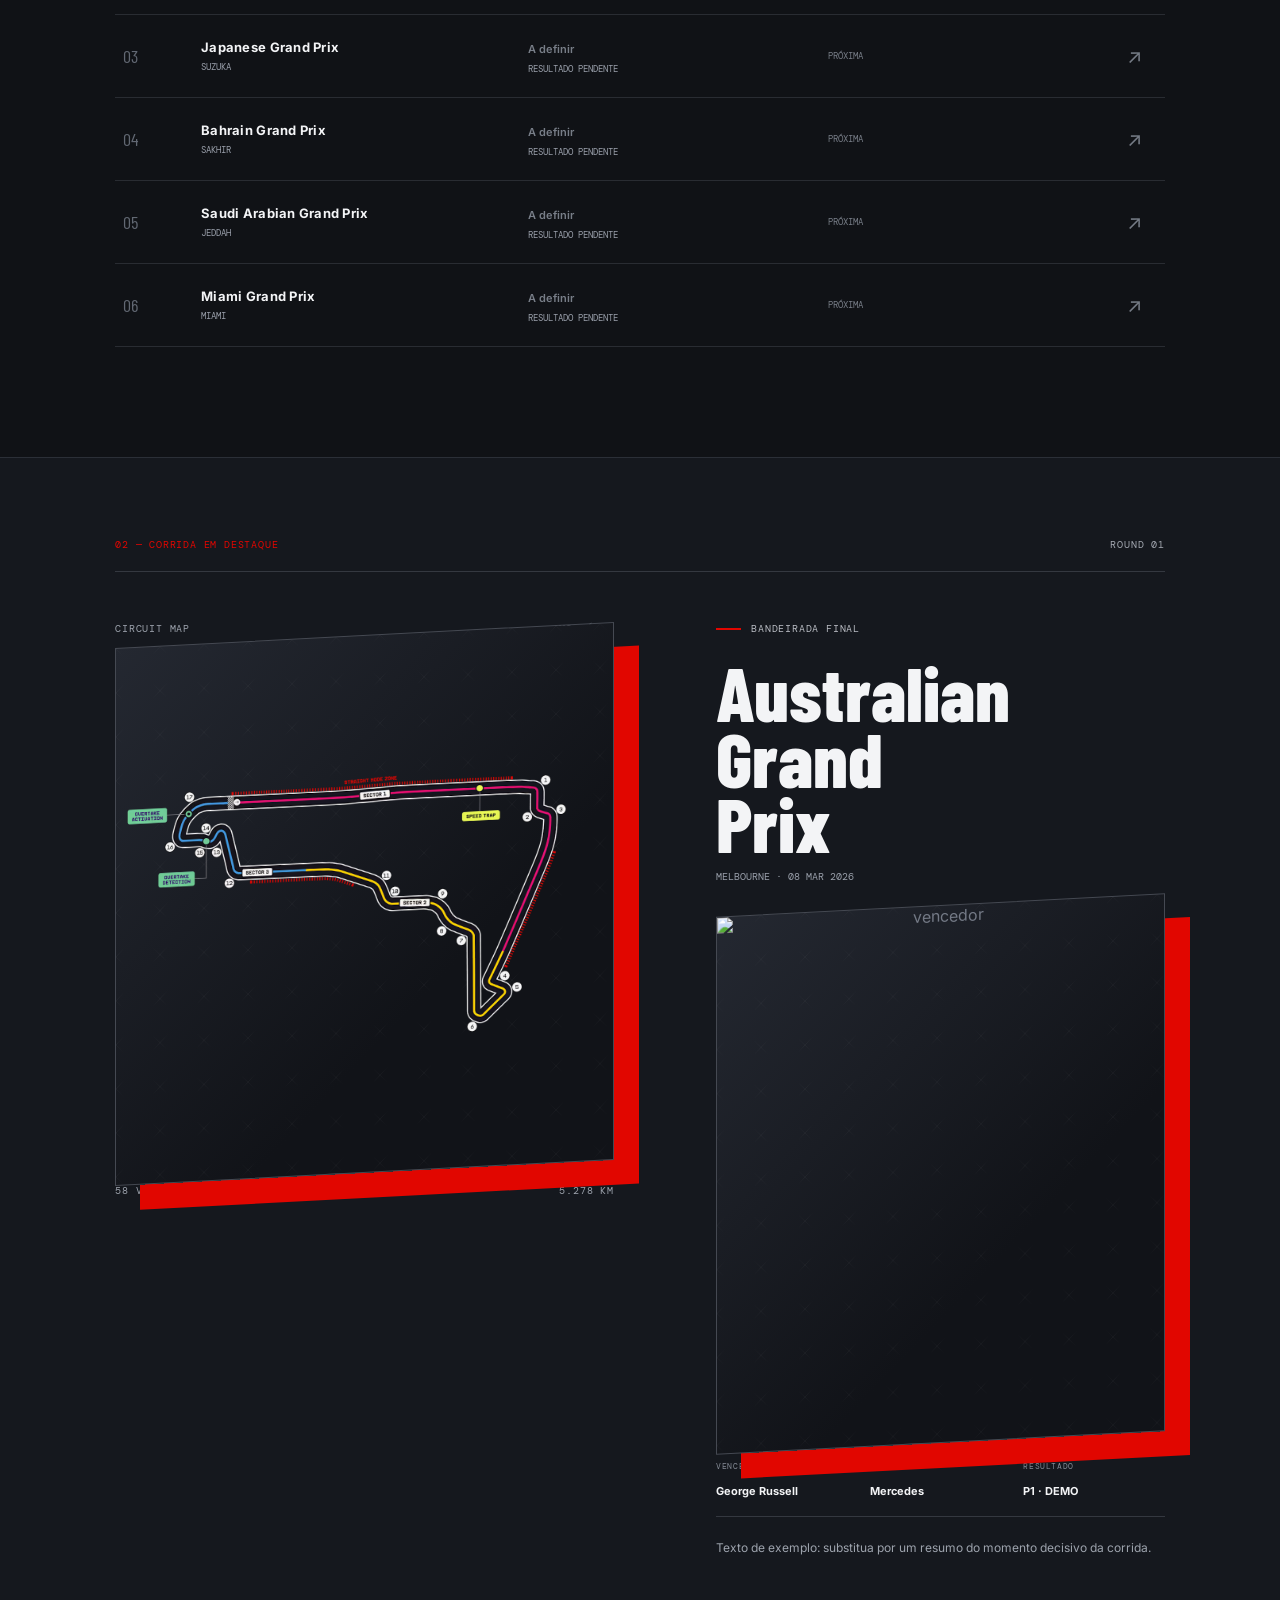
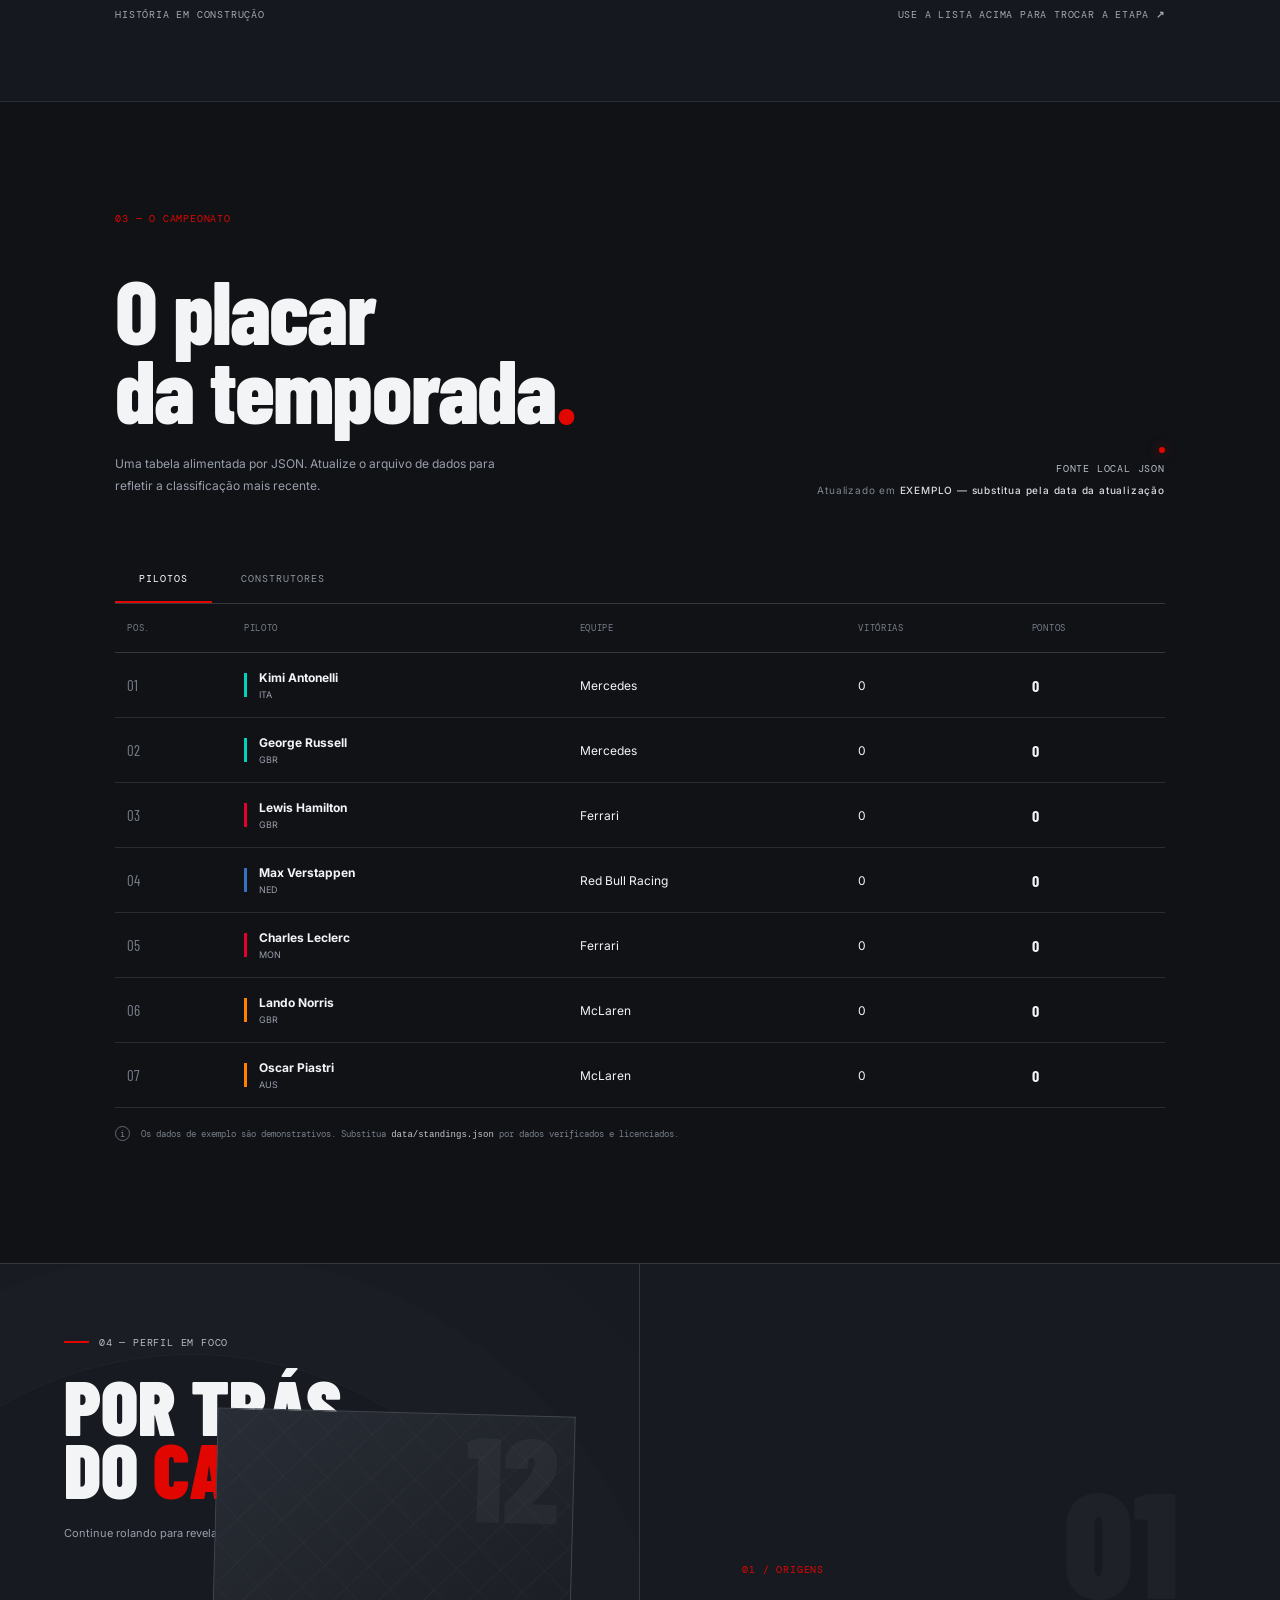
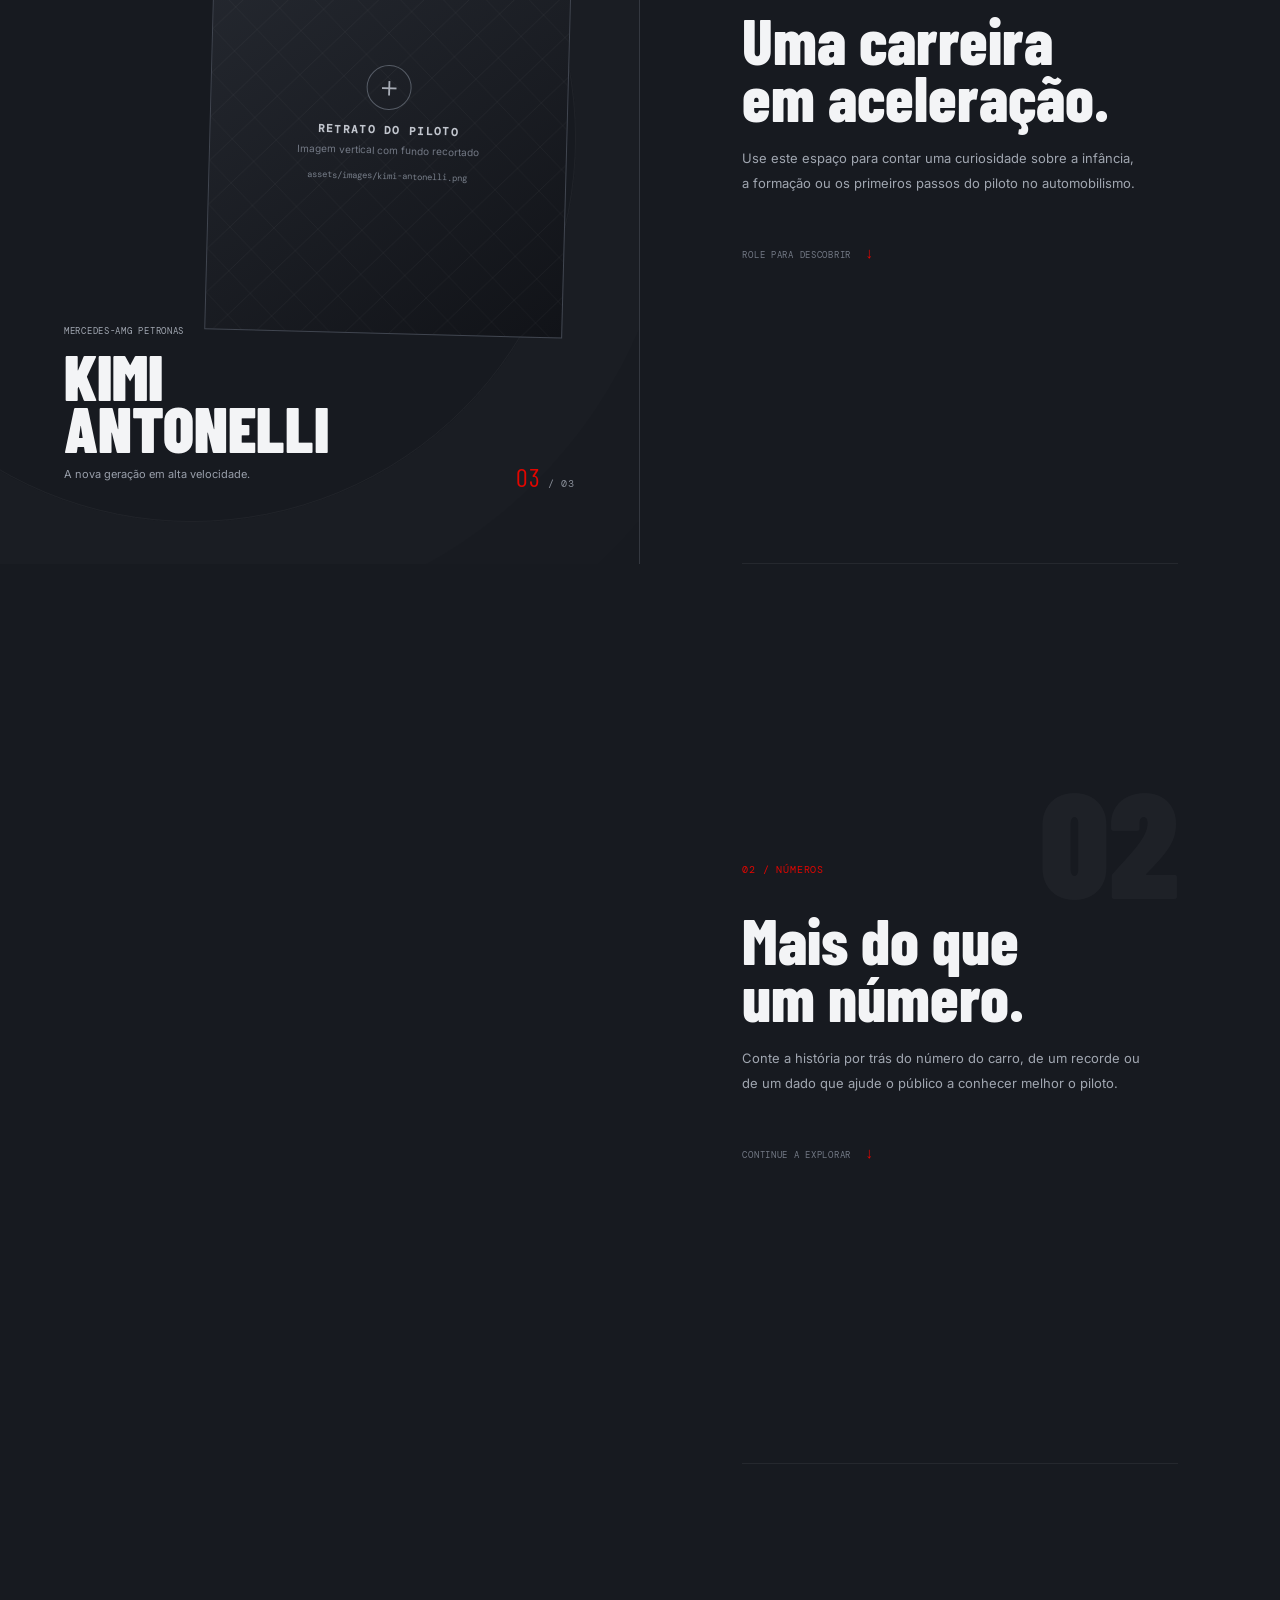
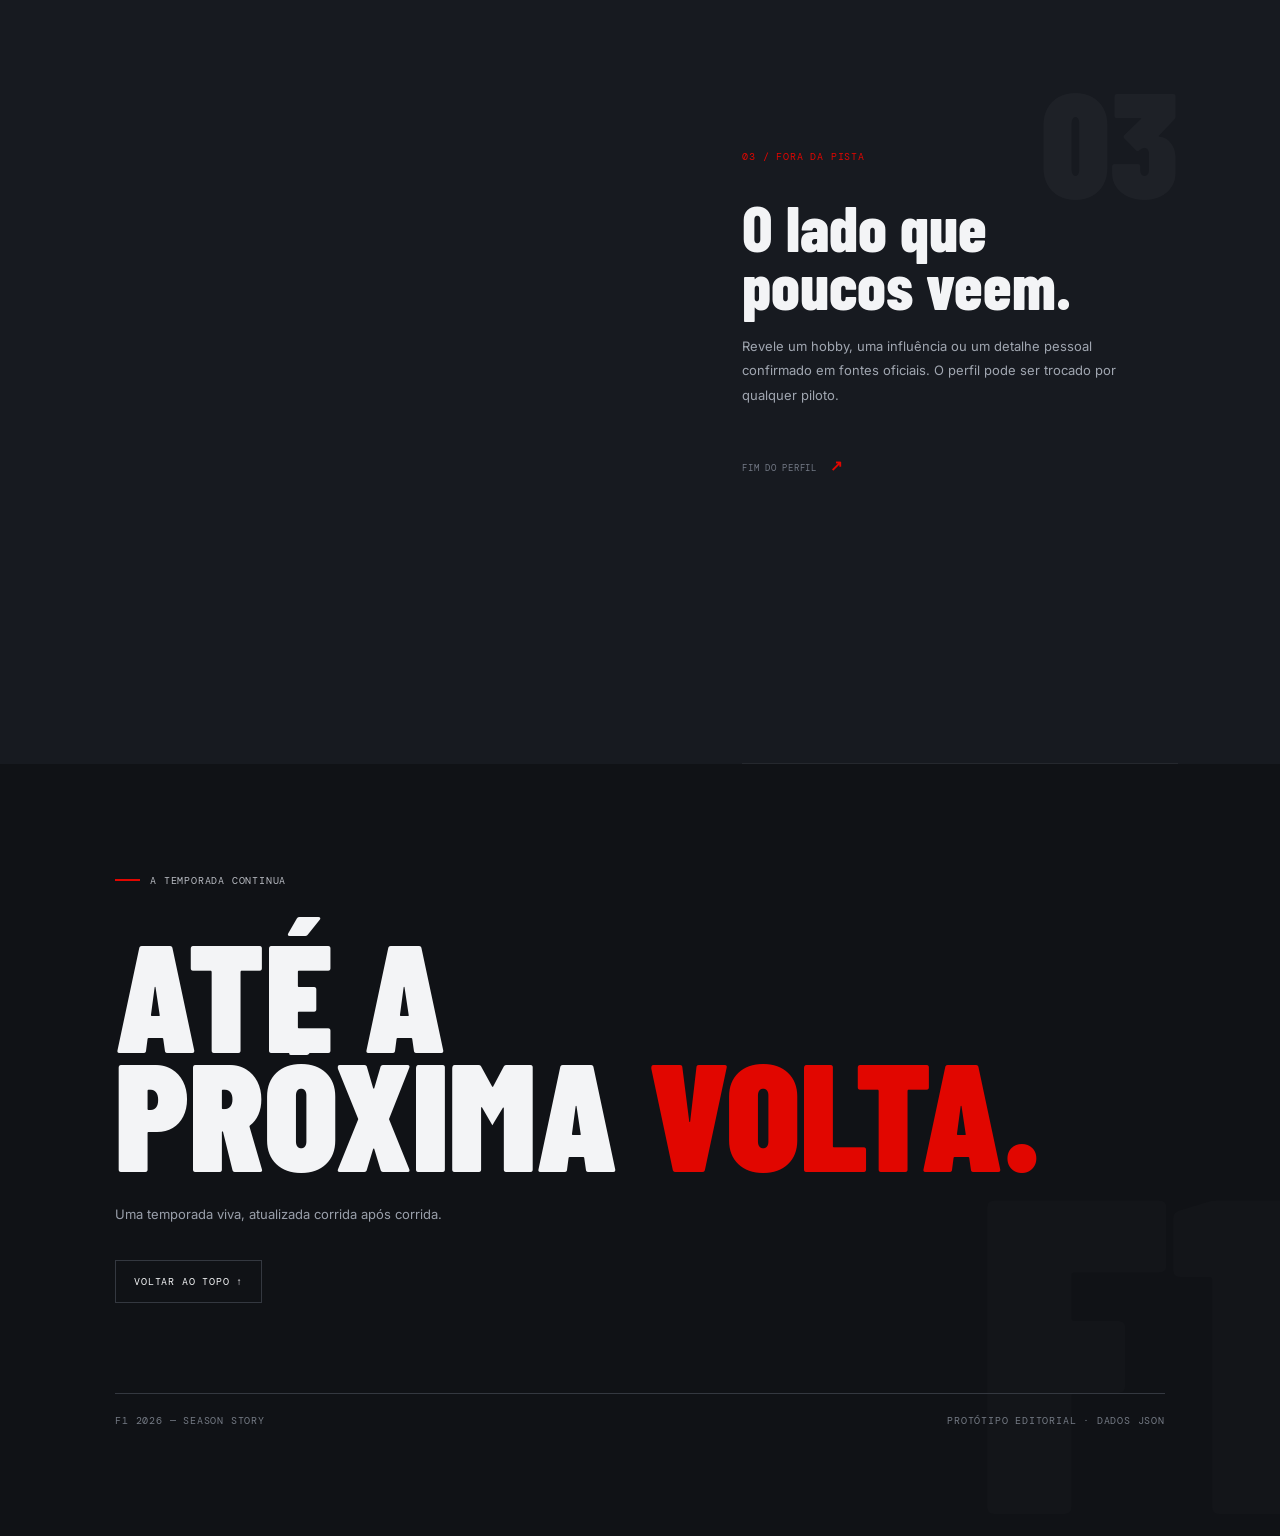
==== commit 4b58e07d: "Update index.html" ====
--- a/index.html
+++ b/index.html
@@ -55,19 +55,18 @@
       <div class="feature-grid">
         <div class="track-panel">
           <div class="track-label"><span>CIRCUIT MAP</span><span id="feature-country">AUSTRÁLIA</span></div>
-          <div class="track-placeholder image-placeholder" data-image="mapa-circuito">
-            <span class="placeholder-icon">＋</span><strong>MAPA DO CIRCUITO</strong>
-            <small>SVG ou PNG com fundo transparente</small><code>assets/images/circuito-australia.svg</code>
-          </div>
+<div class="hero-image-placeholder image-placeholder">
+  <img src="assets/images/circuito-australia.png" alt="Carro de Fórmula 1">
+</div>
           <div class="track-meta"><span id="feature-laps">58 VOLTAS</span><span id="feature-length">5.278 KM</span></div>
         </div>
         <div class="winner-panel">
           <p class="eyebrow"><span class="eyebrow-line"></span> BANDEIRADA FINAL</p>
           <h2 id="feature-race-name">AUSTRALIAN<br>GRAND PRIX</h2>
           <p class="feature-date" id="feature-date">MELBOURNE · 08 MAR 2026</p>
-          <div class="winner-photo image-placeholder" data-image="foto-vencedor">
-            <span class="placeholder-icon">＋</span><strong>FOTO DO PILOTO</strong><small>Retrato oficial do vencedor</small><code>assets/images/vencedor.png</code>
-          </div>
+<div class="hero-image-placeholder image-placeholder">
+  <img src="assets/images/vencedor.png" alt="vencedor">
+</div>
           <div class="winner-details"><div><span>VENCEDOR</span><strong id="feature-winner">George Russell</strong></div><div><span>EQUIPE</span><strong id="feature-team">Mercedes</strong></div><div><span>RESULTADO</span><strong id="feature-result">P1 · 25 PTS</strong></div></div>
           <p class="feature-note" id="feature-note">Adicione aqui o momento decisivo da corrida e o que ele representou para o campeonato.</p>
         </div>
--- a/styles.css
+++ b/styles.css
@@ -10,3 +10,12 @@
 .driver-section{min-height:300vh;position:relative;display:grid;grid-template-columns:1fr 1fr;background:#171a20;border-top:1px solid var(--line)}.driver-sticky{height:100vh;position:sticky;top:0;overflow:hidden;padding:8vh 5vw;display:flex;flex-direction:column;justify-content:space-between;border-right:1px solid var(--line)}.driver-backdrop{position:absolute;width:60vw;height:60vw;left:-15vw;top:10vh;border:1px solid #ffffff0b;border-radius:50%;box-shadow:0 0 0 8vw #ffffff02,0 0 0 16vw #ffffff02}.driver-title,.driver-name,.driver-counter,.driver-portrait{position:relative}.driver-title h2{font:900 clamp(50px,6vw,88px)/.83 var(--display);margin:25px 0}.driver-title h2 span{color:var(--red)}.driver-hint{font-size:11px;color:var(--muted)}.driver-portrait{position:absolute;left:33%;top:17%;width:56%;height:58%;border:1px solid #414650;background:linear-gradient(145deg,#292d35,#111318);z-index:0}.portrait-number{position:absolute!important;right:14px;top:5px;font:900 120px/.9 var(--display);color:#ffffff0a}.driver-portrait .placeholder-icon{margin-top:100px}.driver-name{z-index:2;margin-top:auto}.driver-name>span{color:#a0a6b0;font-size:9px}.driver-name h3{font:900 clamp(40px,5vw,70px)/.82 var(--display);margin:12px 0}.driver-name p{font-size:11px;color:var(--muted)}.driver-counter{position:absolute;right:5vw;bottom:8vh;color:#8a909a}.driver-counter b{font:26px var(--display);color:var(--red)}.driver-stories{padding:0 8vw}.fact-card{height:100vh;min-height:580px;display:flex;flex-direction:column;justify-content:center;position:relative;border-bottom:1px solid #ffffff10;opacity:.32;transition:opacity .35s}.fact-card.active{opacity:1}.fact-index{color:var(--red)}.fact-card-mark{font:900 150px/.8 var(--display);color:#ffffff08;position:absolute;right:0;top:24%;pointer-events:none}.fact-card h3{font:800 clamp(45px,5vw,72px)/.9 var(--display);margin:35px 0 20px;position:relative}.fact-card p{font-size:13px;line-height:1.9;color:#a0a6b0;max-width:400px;position:relative}.fact-instruction{margin-top:35px;color:#737985;font-size:9px}.fact-instruction b{color:var(--red);font-size:15px;margin-left:8px}
 .closing{min-height:80vh;display:flex;flex-direction:column;justify-content:center;align-items:flex-start;position:relative;overflow:hidden}.closing:after{content:"F1";position:absolute;right:-2vw;bottom:5vh;font:900 35vw/.7 var(--display);color:#ffffff04;pointer-events:none}.closing h2{font:900 clamp(70px,12vw,160px)/.78 var(--display);margin:35px 0}.closing>p:not(.eyebrow){font-size:13px;color:var(--muted)}.back-top{margin-top:25px;border:1px solid var(--line);padding:14px 18px}.closing footer{width:100%;display:flex;justify-content:space-between;border-top:1px solid var(--line);padding-top:20px;margin-top:90px;color:#747a84;position:relative;z-index:1}
 @media(max-width:800px){.topbar{padding:0 5vw;height:62px}.topbar nav{display:none}.hero{grid-template-columns:1fr;padding:9vh 7vw 60px;gap:25px}.hero h1{font-size:clamp(80px,20vw,145px)}.hero-visual{width:90%;margin-left:auto}.hero-image-placeholder{height:270px}.hero-stamp{font-size:22px}.section{padding:75px 7vw}.intro-grid,.feature-grid{grid-template-columns:1fr;gap:30px}.intro-grid p{margin-top:15px}.race-row{grid-template-columns:35px 1fr auto 20px;gap:10px;padding:18px 4px}.race-date{display:none}.race-winner{display:none}.race-status{font-size:8px}.race-name strong{font-size:11px}.race-toolbar{align-items:flex-start;gap:15px;flex-direction:column}.track-placeholder{min-height:280px}.winner-details{gap:7px}.winner-details strong{font-size:10px}.standings-heading{align-items:flex-start;flex-direction:column}.update-block{align-items:flex-start}.driver-section{grid-template-columns:1fr;min-height:auto}.driver-sticky{height:100svh;min-height:640px;padding:7vh 7vw;position:sticky;z-index:2;background:#171a20ed;backdrop-filter:blur(4px)}.driver-portrait{left:38%;top:18%;width:55%;height:52%}.driver-title h2{font-size:58px}.driver-name h3{font-size:55px}.driver-stories{padding:0 7vw}.fact-card{height:80vh;min-height:500px;opacity:.55}.fact-card.active{opacity:1}.driver-counter{right:7vw;bottom:7vh}.closing footer{gap:20px;flex-direction:column}.feature-bottom{font-size:8px}.hero-footer{left:7vw;right:7vw}.live-label{font-size:8px}}
+
+.hero-image-placeholder img {
+  position: absolute;
+  width: 100%;
+  height: 100%;
+  object-fit: contain;
+  object-position: center;
+  z-index: 1;
+}
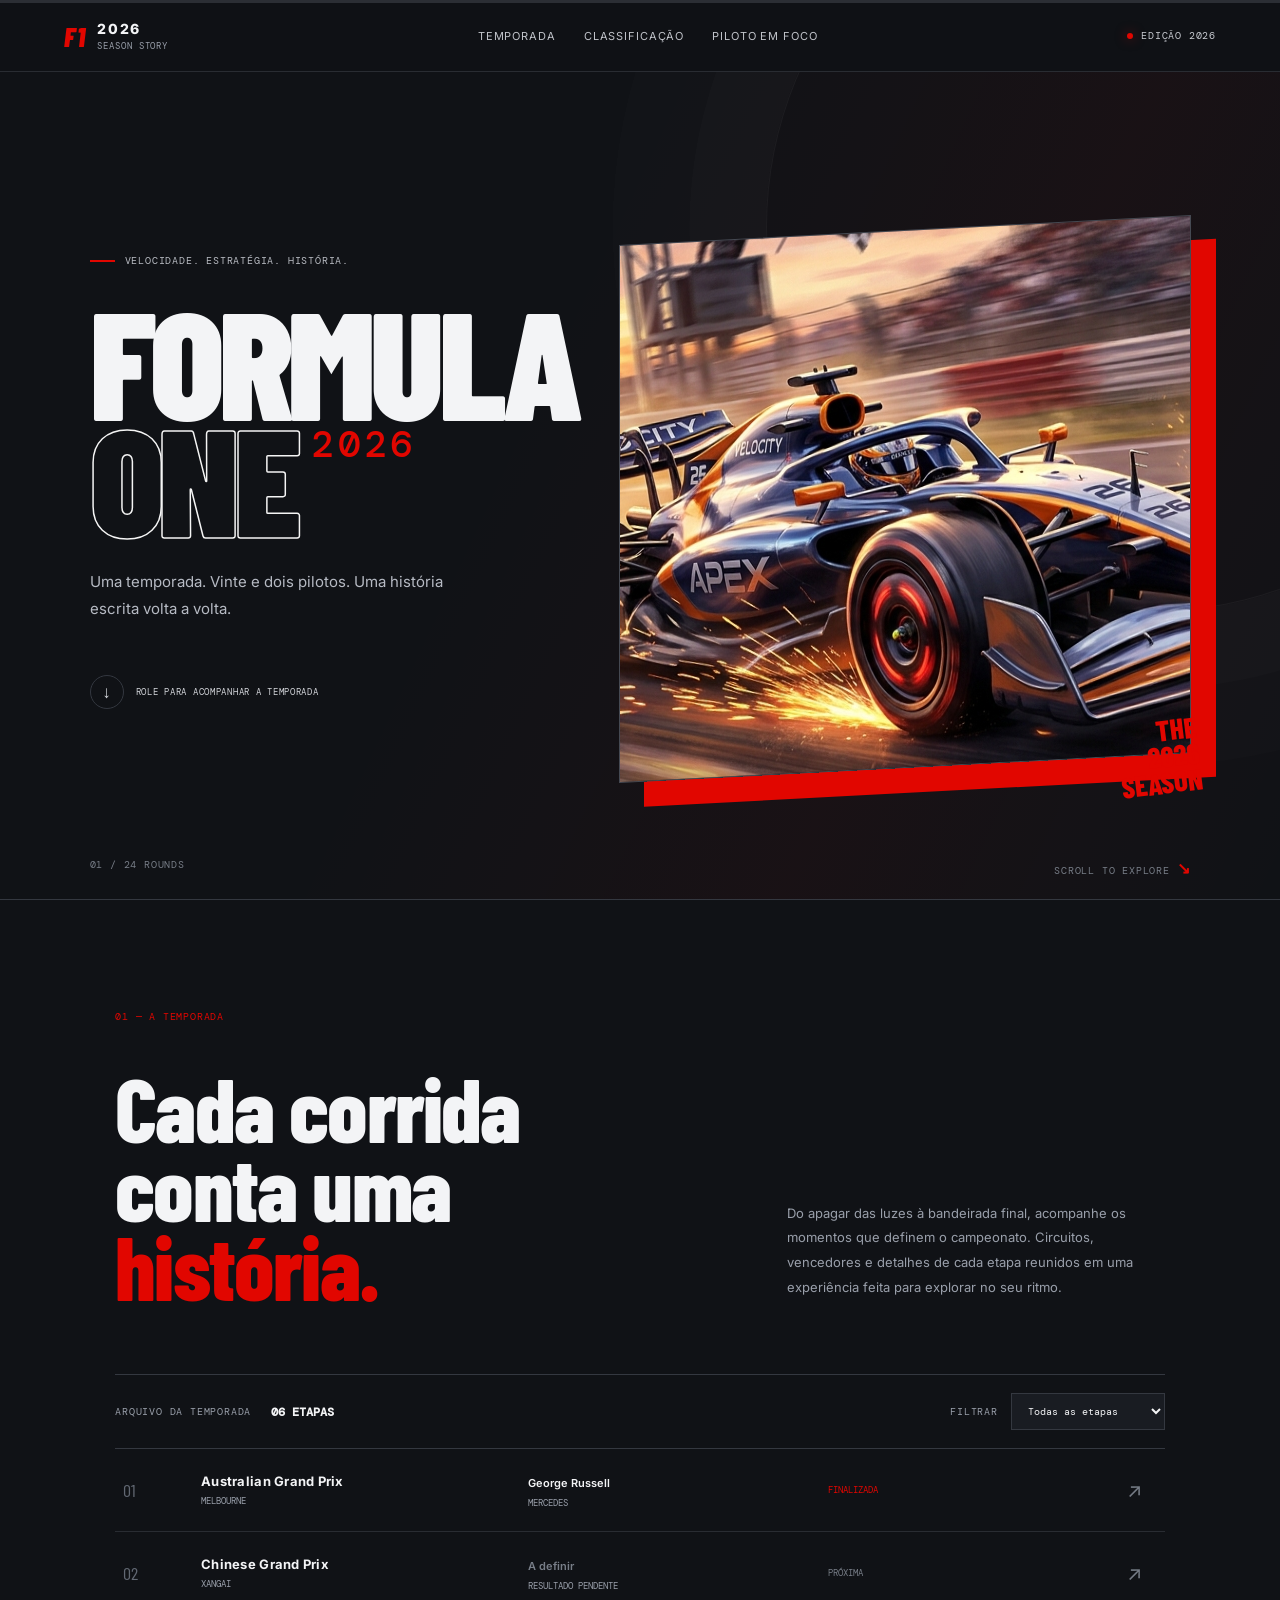
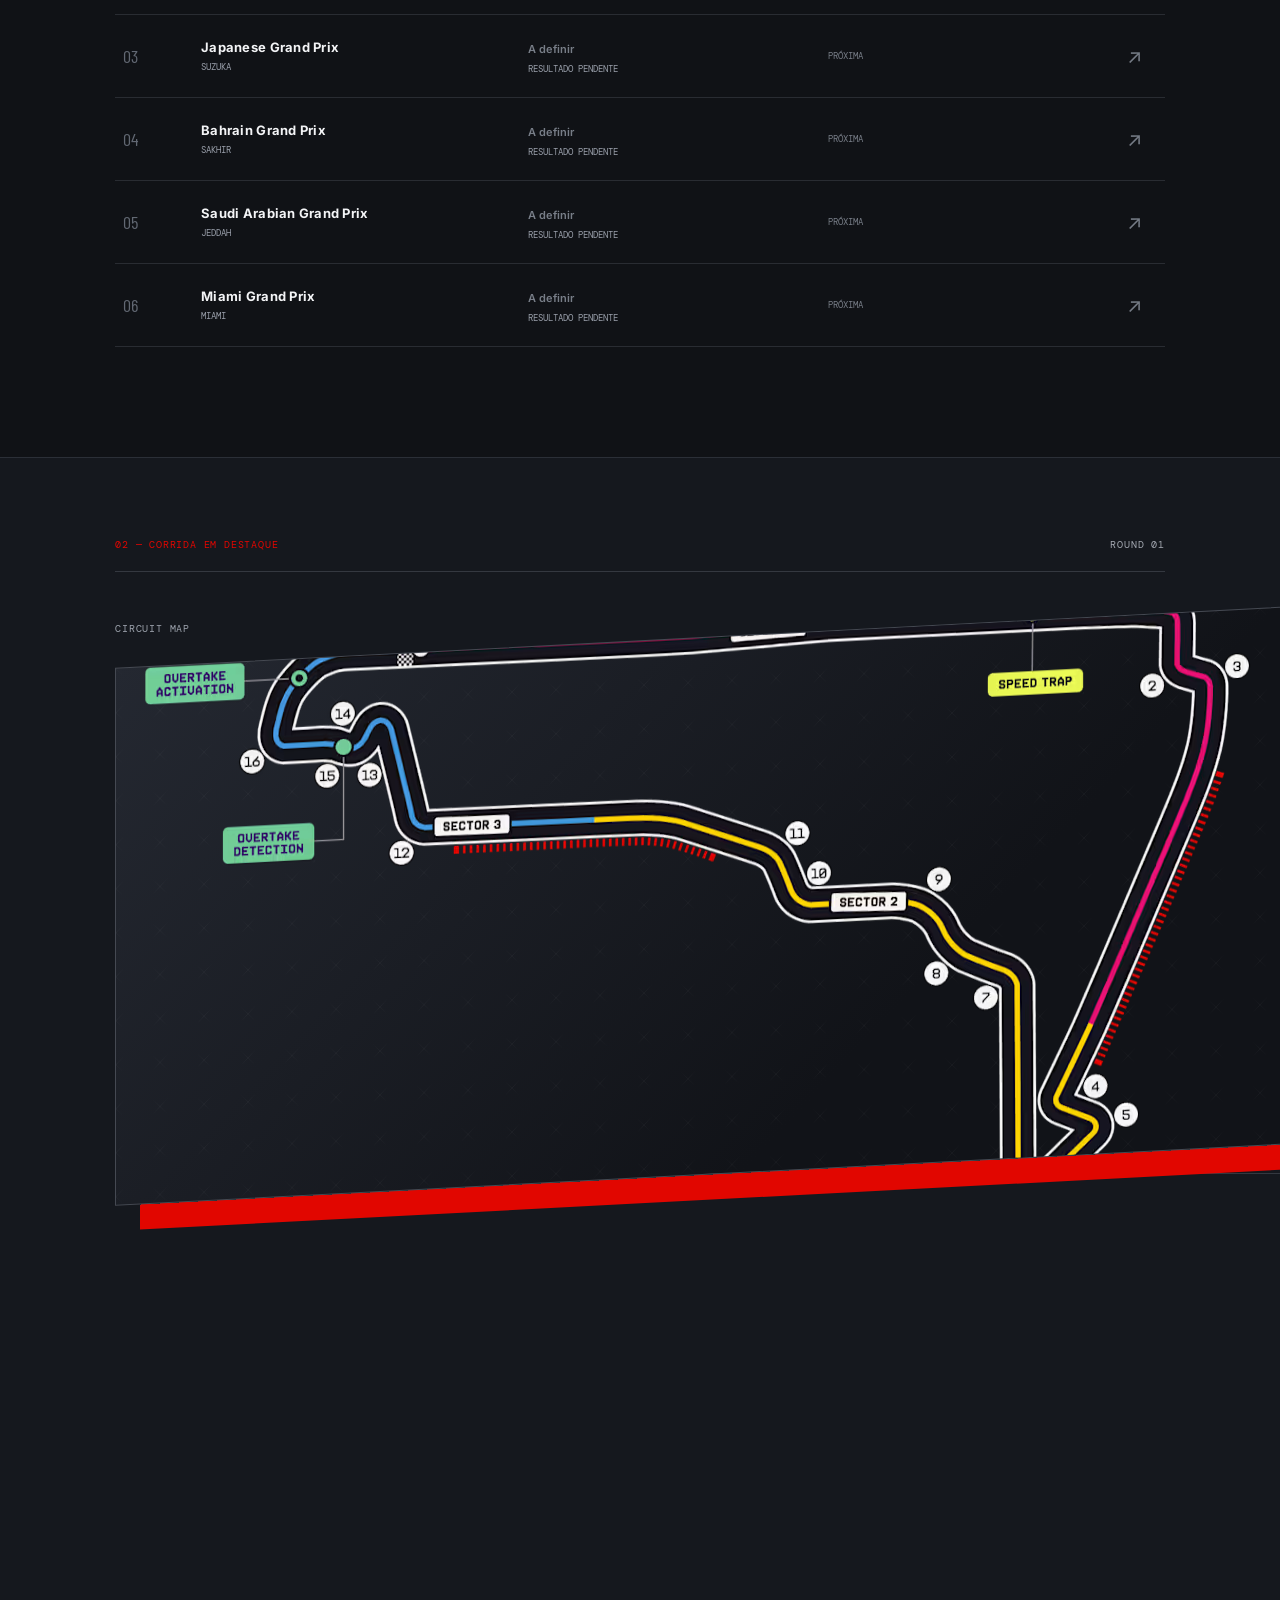
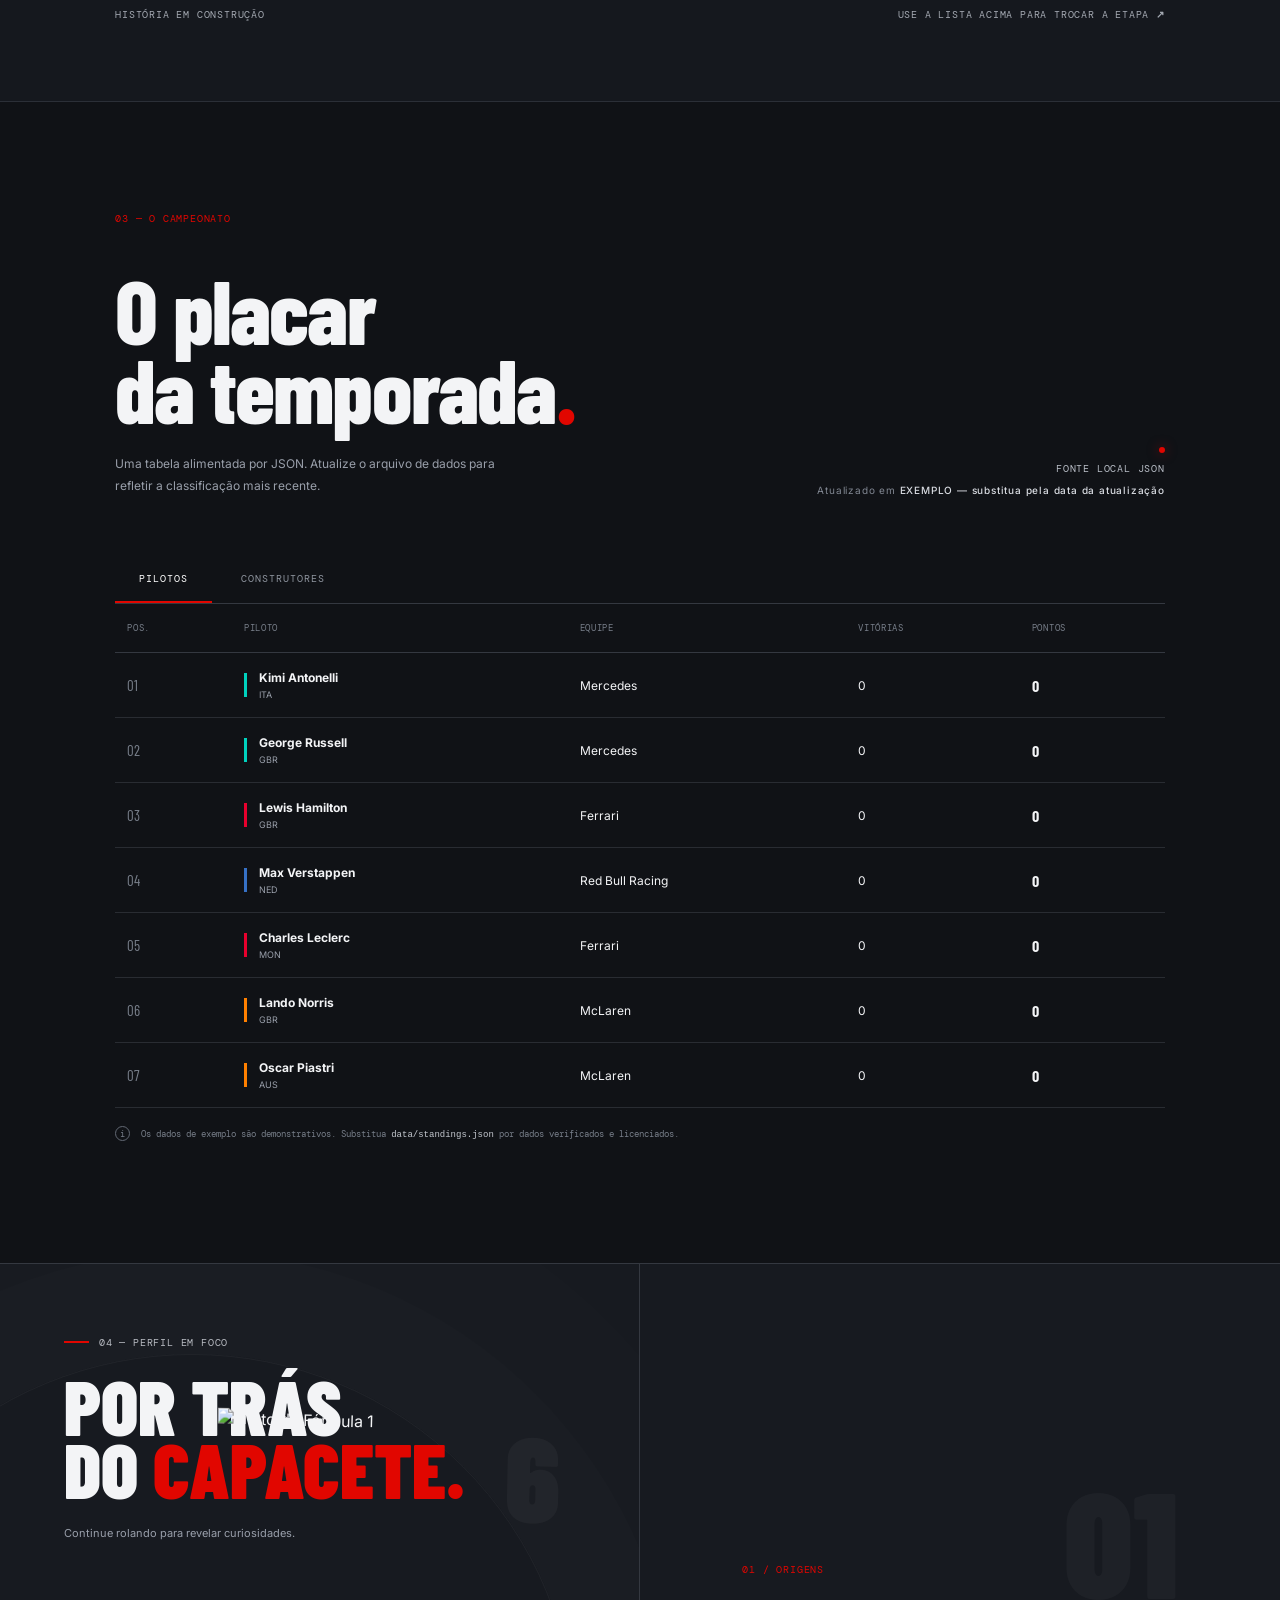
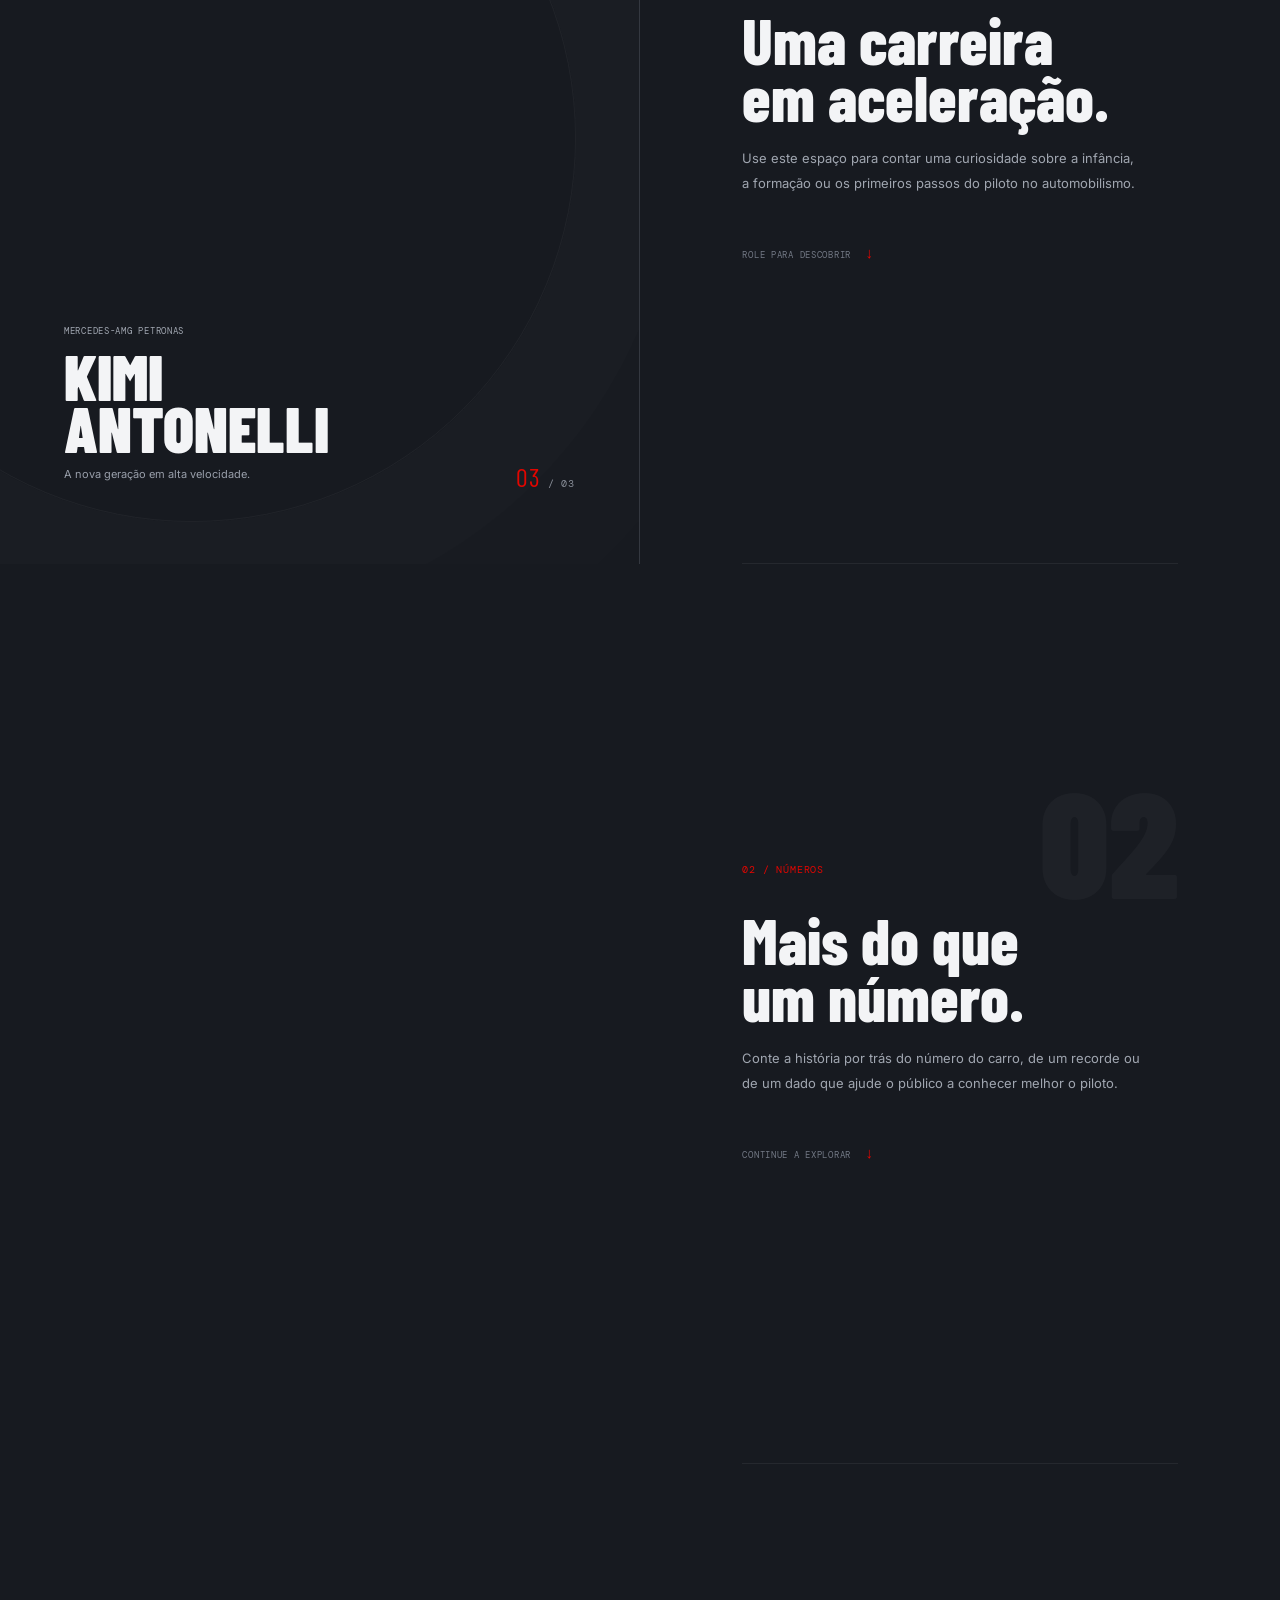
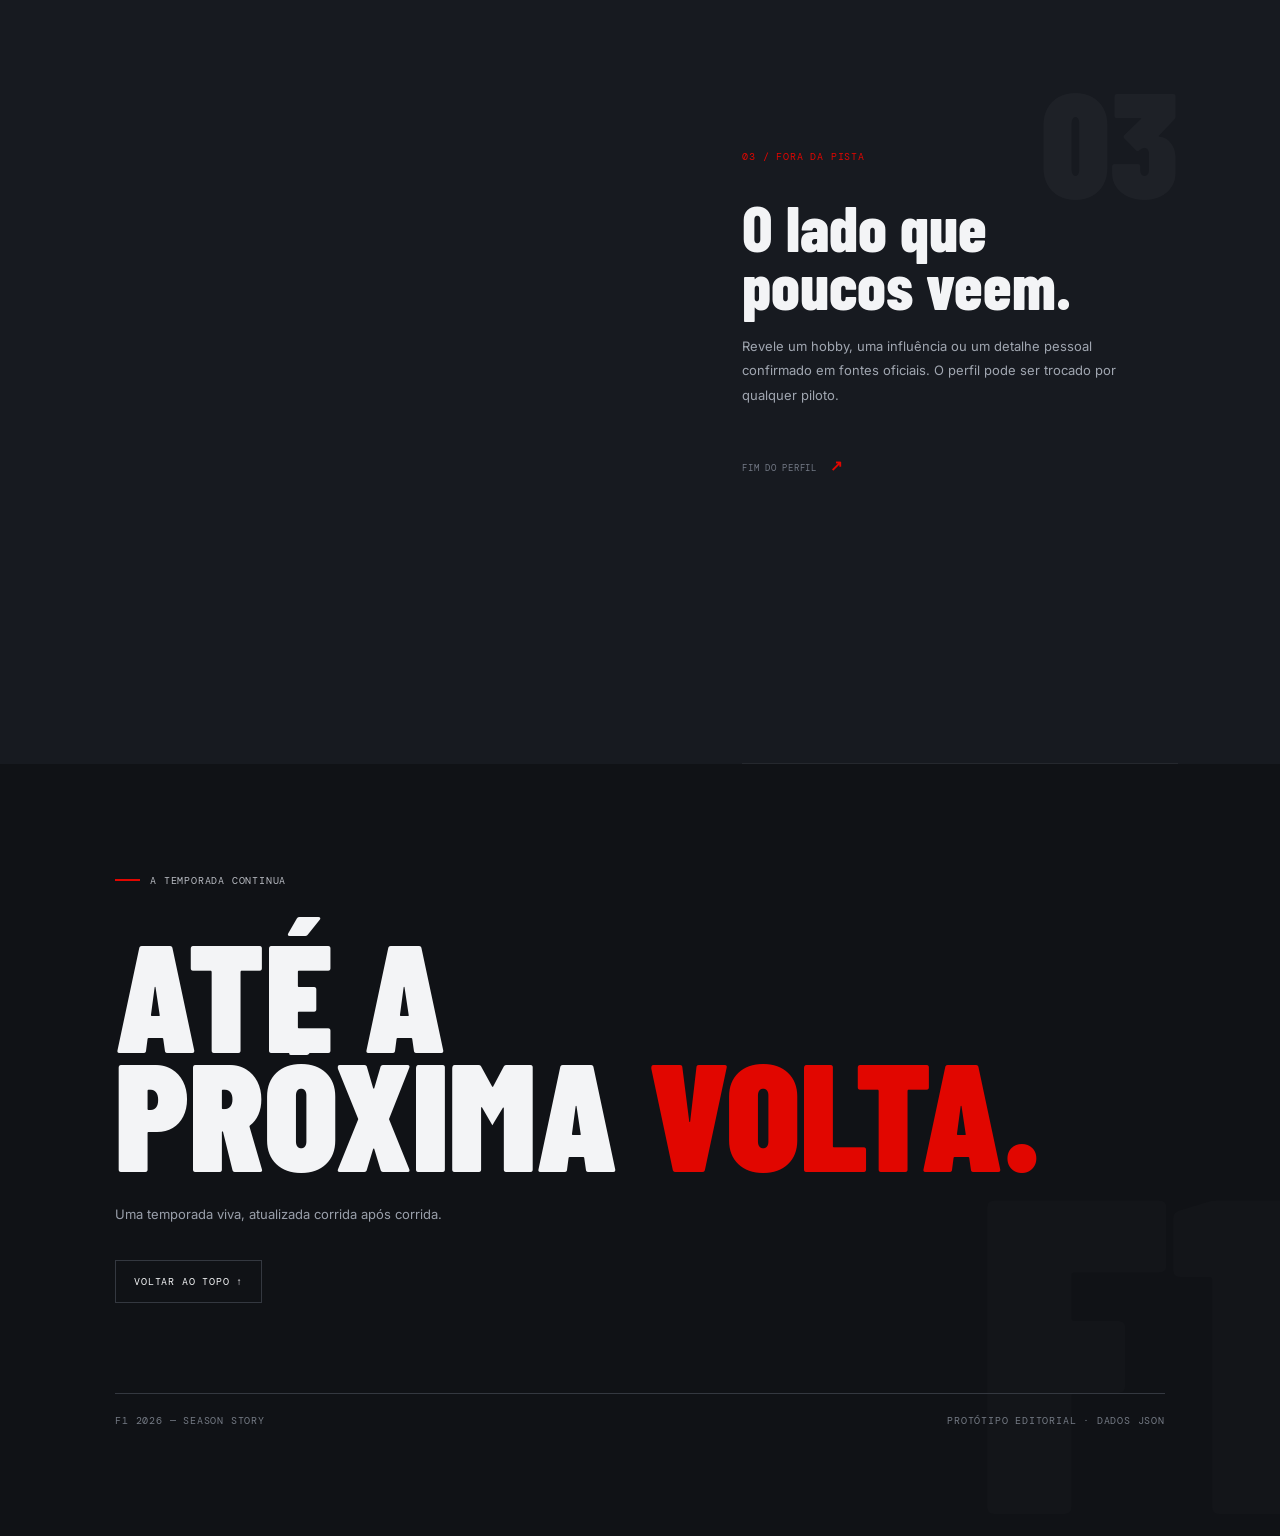
==== commit 1f716f58: "Replace driver portrait placeholder with image" ====
--- a/index.html
+++ b/index.html
@@ -86,9 +86,14 @@
       <div class="driver-sticky">
         <div class="driver-backdrop"></div>
         <div class="driver-title"><p class="eyebrow"><span class="eyebrow-line"></span> 04 — PERFIL EM FOCO</p><h2>POR TRÁS<br>DO <span>CAPACETE.</span></h2><p class="driver-hint">Continue rolando para revelar curiosidades.</p></div>
-        <div class="driver-portrait image-placeholder" id="driver-portrait" data-image="retrato-piloto">
-          <span class="portrait-number">12</span><span class="placeholder-icon">＋</span><strong>RETRATO DO PILOTO</strong><small>Imagem vertical com fundo recortado</small><code>assets/images/kimi-antonelli.png</code>
-        </div>
+<div class="driver-portrait" id="driver-portrait">
+  <img
+    id="driver-sequence"
+    src="assets/images/piloto/frame-001.png"
+    alt="Piloto de Fórmula 1"
+  >
+  <span class="portrait-number">6</span>
+</div>
         <div class="driver-name"><span id="driver-team">MERCEDES-AMG PETRONAS</span><h3 id="driver-name">KIMI<br>ANTONELLI</h3><p id="driver-tagline">A nova geração em alta velocidade.</p></div>
         <div class="driver-counter"><b id="fact-current">01</b><span> / 03</span></div>
       </div>
--- a/styles.css
+++ b/styles.css
@@ -11,11 +11,23 @@
 .closing{min-height:80vh;display:flex;flex-direction:column;justify-content:center;align-items:flex-start;position:relative;overflow:hidden}.closing:after{content:"F1";position:absolute;right:-2vw;bottom:5vh;font:900 35vw/.7 var(--display);color:#ffffff04;pointer-events:none}.closing h2{font:900 clamp(70px,12vw,160px)/.78 var(--display);margin:35px 0}.closing>p:not(.eyebrow){font-size:13px;color:var(--muted)}.back-top{margin-top:25px;border:1px solid var(--line);padding:14px 18px}.closing footer{width:100%;display:flex;justify-content:space-between;border-top:1px solid var(--line);padding-top:20px;margin-top:90px;color:#747a84;position:relative;z-index:1}
 @media(max-width:800px){.topbar{padding:0 5vw;height:62px}.topbar nav{display:none}.hero{grid-template-columns:1fr;padding:9vh 7vw 60px;gap:25px}.hero h1{font-size:clamp(80px,20vw,145px)}.hero-visual{width:90%;margin-left:auto}.hero-image-placeholder{height:270px}.hero-stamp{font-size:22px}.section{padding:75px 7vw}.intro-grid,.feature-grid{grid-template-columns:1fr;gap:30px}.intro-grid p{margin-top:15px}.race-row{grid-template-columns:35px 1fr auto 20px;gap:10px;padding:18px 4px}.race-date{display:none}.race-winner{display:none}.race-status{font-size:8px}.race-name strong{font-size:11px}.race-toolbar{align-items:flex-start;gap:15px;flex-direction:column}.track-placeholder{min-height:280px}.winner-details{gap:7px}.winner-details strong{font-size:10px}.standings-heading{align-items:flex-start;flex-direction:column}.update-block{align-items:flex-start}.driver-section{grid-template-columns:1fr;min-height:auto}.driver-sticky{height:100svh;min-height:640px;padding:7vh 7vw;position:sticky;z-index:2;background:#171a20ed;backdrop-filter:blur(4px)}.driver-portrait{left:38%;top:18%;width:55%;height:52%}.driver-title h2{font-size:58px}.driver-name h3{font-size:55px}.driver-stories{padding:0 7vw}.fact-card{height:80vh;min-height:500px;opacity:.55}.fact-card.active{opacity:1}.driver-counter{right:7vw;bottom:7vh}.closing footer{gap:20px;flex-direction:column}.feature-bottom{font-size:8px}.hero-footer{left:7vw;right:7vw}.live-label{font-size:8px}}
 
-.hero-image-placeholder img {
+#driver-portrait {
+  border: none;
+  background: transparent;
+  transition: transform 0.15s ease-out;
+}
+
+#driver-sequence {
   position: absolute;
-  width: 100%;
-  height: 100%;
+  inset: 0;
+  width: 600px;
+  height: 200%;
   object-fit: contain;
-  object-position: center;
+  object-position: center bottom;
   z-index: 1;
 }
+
+#driver-portrait .portrait-number {
+  z-index: 0;
+}
+
